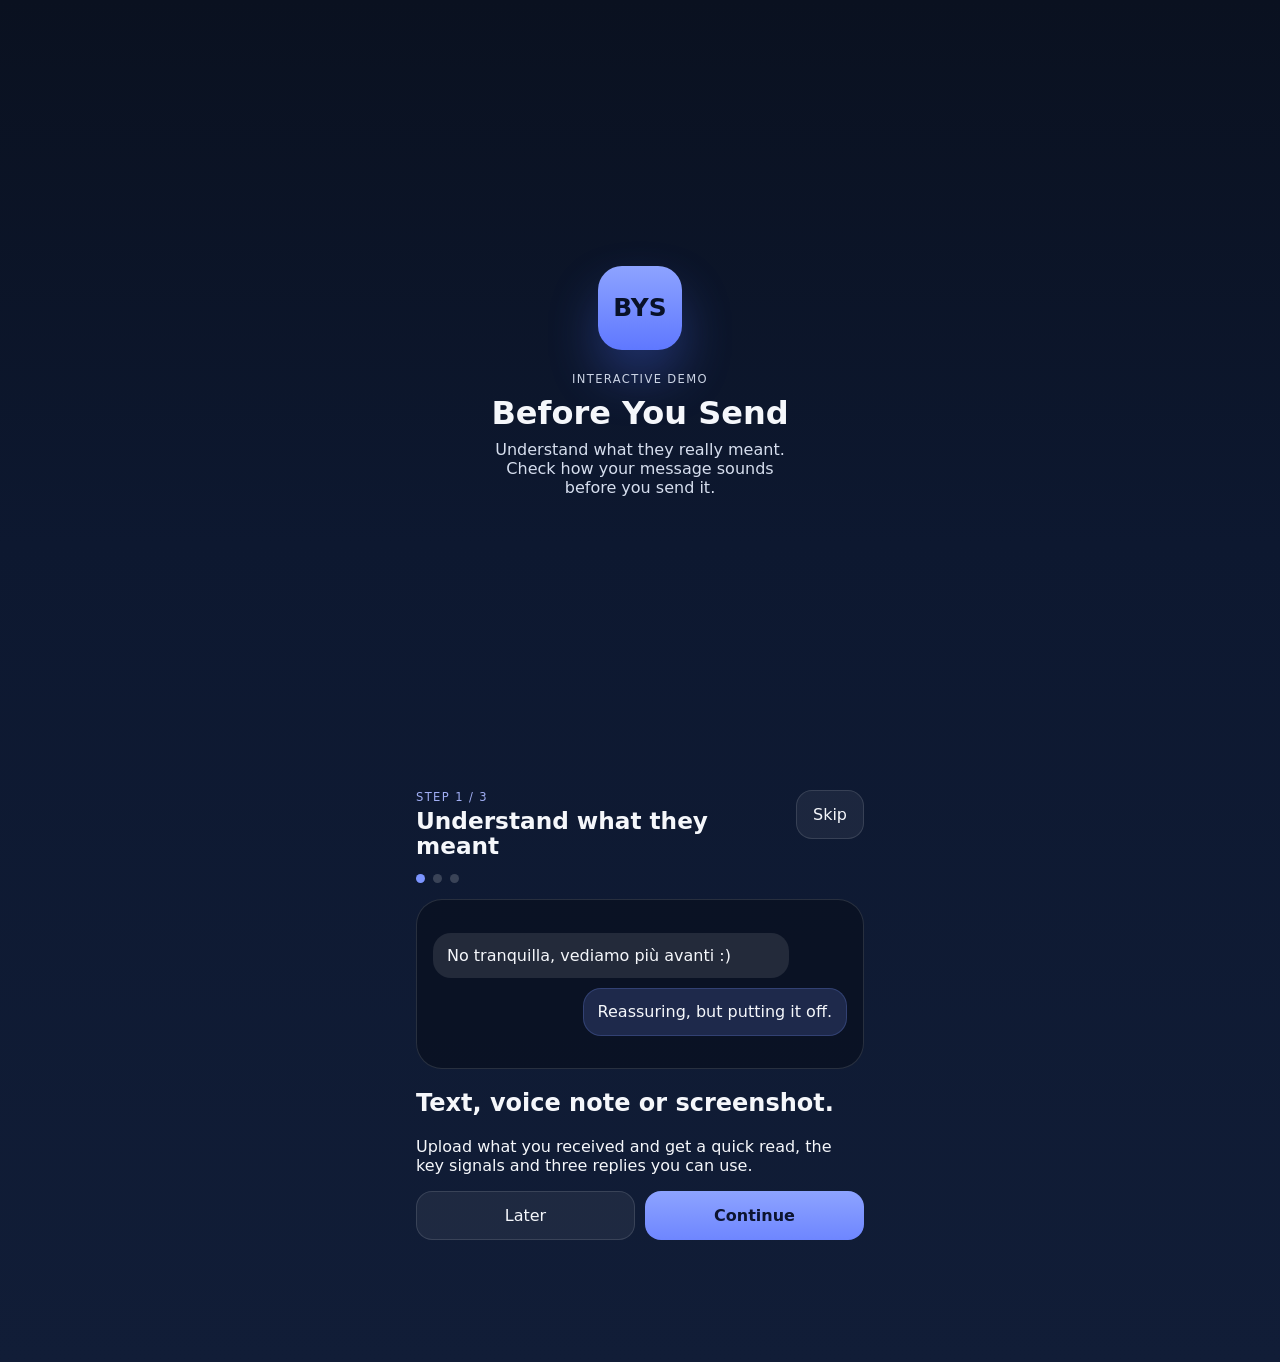
==== index.html @ f2157a7a "Add files via upload Initial V3 public deploy" ====
<!doctype html>
<html lang="it">
<head>
  <meta charset="utf-8">
  <meta name="viewport" content="width=device-width, initial-scale=1, viewport-fit=cover">
  <title>Before You Send — Demo interattiva</title>
  <meta name="theme-color" content="#0b1220">
  <link rel="manifest" href="manifest.webmanifest">
  <link rel="apple-touch-icon" href="assets/icon-192.png">
  <link rel="stylesheet" href="styles.css">
</head>
<body>
<div id="app">
  <section id="screen-splash" class="screen splash active">
    <div class="logo">BYS</div>
    <div class="center">
      <p class="eyebrow" data-i18n="splash.eyebrow">DEMO INTERATTIVA</p>
      <h1 data-i18n="app.name">Before You Send</h1>
      <p data-i18n="app.tagline">Capisci cosa voleva dire davvero. Controlla come suona il tuo messaggio prima di inviarlo.</p>
    </div>
  </section>

  <section id="screen-onboarding-1" class="screen onboarding-slide">
    <div class="topbar">
      <div class="brand">
        <p class="eyebrow" data-i18n="onb.step" data-i18n-vars='{"n":"1"}'>PASSO 1 / 3</p>
        <h1 data-i18n="onb1.title">Capisci cosa hai ricevuto</h1>
      </div>
      <button class="ghost" data-skip-onboarding data-i18n="onb.skip">Salta</button>
    </div>
    <div class="progress"><div class="dot on"></div><div class="dot"></div><div class="dot"></div></div>
    <div class="phone-preview">
      <div class="bubble in">No tranquilla, vediamo più avanti :)</div>
      <div class="bubble ai" data-i18n="onb1.preview.ai">Non sembra confuso. Sembra tiepido.</div>
    </div>
    <h2 data-i18n="onb1.h2">Testo, vocale o screenshot.</h2>
    <p data-i18n="onb1.p">Carichi quello che hai ricevuto e ottieni una lettura veloce, i segnali chiave e tre risposte che puoi usare.</p>
    <div class="bottom-actions">
      <button class="ghost" data-skip-onboarding data-i18n="onb.later">Più tardi</button>
      <button class="primary" data-next-onboarding="2" data-i18n="onb.continue">Continua</button>
    </div>
  </section>

  <section id="screen-onboarding-2" class="screen onboarding-slide">
    <div class="topbar">
      <div class="brand">
        <p class="eyebrow" data-i18n="onb.step" data-i18n-vars='{"n":"2"}'>PASSO 2 / 3</p>
        <h1 data-i18n="onb2.title">Controlla come suona</h1>
      </div>
      <button class="ghost" data-skip-onboarding data-i18n="onb.skip">Salta</button>
    </div>
    <div class="progress"><div class="dot on"></div><div class="dot on"></div><div class="dot"></div></div>
    <div class="phone-preview">
      <div class="bubble in">Ok allora fammi sapere tu perché non capisco mai cosa vuoi</div>
      <div class="bubble ai" data-i18n="onb2.preview.ai">42/100 — suona più frustrato che lucido</div>
    </div>
    <h2 data-i18n="onb2.h2">Controlli il tono prima di inviare.</h2>
    <p data-i18n="onb2.p">Vedi punteggio, punto critico e quattro versioni migliori del messaggio: più chiara, più calda, più ferma o più breve.</p>
    <div class="bottom-actions">
      <button class="ghost" data-prev-onboarding="1" data-i18n="onb.back">Indietro</button>
      <button class="primary" data-next-onboarding="3" data-i18n="onb.continue">Continua</button>
    </div>
  </section>

  <section id="screen-onboarding-3" class="screen onboarding-slide">
    <div class="topbar">
      <div class="brand">
        <p class="eyebrow" data-i18n="onb.step" data-i18n-vars='{"n":"3"}'>PASSO 3 / 3</p>
        <h1 data-i18n="onb3.title">Provata sul telefono</h1>
      </div>
      <button class="ghost" data-skip-onboarding data-i18n="onb.skip">Salta</button>
    </div>
    <div class="progress"><div class="dot on"></div><div class="dot on"></div><div class="dot on"></div></div>
    <div class="card notice" data-i18n="onb3.notice">Questa demo usa AI vera dal server locale sul tuo computer. La chiave resta lato server e non passa mai dal browser.</div>
    <h2 data-i18n="onb3.h2">Aprila sul telefono come se fosse una vera app.</h2>
    <p data-i18n="onb3.p">Aprila dal telefono sulla stessa Wi‑Fi, poi fai “Aggiungi alla schermata Home”.</p>
    <div class="bottom-actions">
      <button class="ghost" data-prev-onboarding="2" data-i18n="onb.back">Indietro</button>
      <button class="primary" id="finishOnboarding" data-i18n="onb.enter">Entra</button>
    </div>
  </section>

  <section id="screen-home" class="screen">
    <div class="topbar">
      <div class="brand">
        <p class="eyebrow" data-i18n="home.eyebrow">PROTOTIPO PRIVATO</p>
        <h1 data-i18n="app.name">Before You Send</h1>
      </div>
      <button class="ghost small" id="resetAllBtn" data-i18n="home.reset">Reset</button>
    </div>

    <div id="installBanner" class="card install-banner hidden">
      <div>
        <strong data-i18n="home.install.title">Installala sul telefono</strong>
        <p class="caption" data-i18n="home.install.p">Aggiungila alla Home per provarla come una vera app.</p>
      </div>
      <button class="primary small" id="installBtn" data-i18n="home.install.cta">Installa</button>
    </div>

    <section class="hero card stack-sm">
      <div class="between lang-row">
        <h2 data-i18n="home.hero.h2">Capisci cosa voleva dire davvero. Controlla come suona il tuo messaggio prima di inviarlo.</h2>
        <div class="lang-picker compact">
          <label for="langSelectHome" class="visually-hidden" data-i18n="lang.label">Lingua</label>
          <select id="langSelectHome">
            <option value="it">Italiano</option>
            <option value="en">English</option>
            <option value="es">Español</option>
          </select>
        </div>
      </div>
      <p data-i18n="home.hero.p">Prova messaggi, vocali e screenshot direttamente dal telefono. Risponde in pochi secondi.</p>
      <div id="apiStatusBadge" class="badge waiting" data-health-badge>Controllo in corso…</div>
      <div id="apiStatusDetail" class="caption muted" data-health-detail>Verifica della connessione AI…</div>
      <div class="actions" style="margin-top:8px;">
        <button class="ghost small" id="refreshApiHealth" data-i18n="home.health.refresh">Controlla connessione</button>
        <button class="ghost small" id="runQuickDemo" data-i18n="home.quickdemo">Prova subito</button>
      </div>
    </section>

    <section class="grid-2">
      <div class="stat">
        <div class="num" id="statAnalyses">0</div>
        <div class="lbl" data-i18n="home.stat.analyses">Analisi salvate</div>
      </div>
      <div class="stat">
        <div class="num" id="statLastMode">—</div>
        <div class="lbl" data-i18n="home.stat.lastmode">Ultima modalità</div>
      </div>
    </section>

    <section class="stack">
      <button class="feature card" data-open="screen-decode">
        <div><h3 data-i18n="home.card.decode.title">Capisci cosa voleva dire</h3><p data-i18n="home.card.decode.p">Messaggi, vocali e screenshot</p></div><span class="chev">→</span>
      </button>
      <button class="feature card" data-open="screen-send">
        <div><h3 data-i18n="home.card.send.title">Controlla come suona</h3><p data-i18n="home.card.send.p">Valuta il tono del messaggio prima di inviarlo</p></div><span class="chev">→</span>
      </button>
    </section>

    <section class="card stack-sm">
      <strong data-i18n="home.fast.title">Il modo più veloce per provarla</strong>
      <p class="small muted" data-i18n="home.fast.p">1. Prova un messaggio ricevuto. 2. Controlla un messaggio da inviare. 3. Scarica la share card dal telefono.</p>
    </section>
  </section>

  <section id="screen-decode" class="screen">
    <div class="subnav">
      <button class="back" data-back="screen-home">←</button>
      <div>
        <p class="eyebrow" data-i18n="decode.eyebrow">COSA HAI RICEVUTO</p>
        <h1 data-i18n="decode.title">Capisci cosa voleva dire</h1>
      </div>
    </div>

    <section class="card stack-sm">
      <div class="tabbar">
        <button class="tab active" data-decode-mode="text" data-i18n="decode.tab.text">Testo</button>
        <button class="tab" data-decode-mode="voice" data-i18n="decode.tab.voice">Vocale</button>
        <button class="tab" data-decode-mode="image" data-i18n="decode.tab.image">Screenshot</button>
      </div>

      <div id="decode-mode-text" class="stack-sm">
        <p class="muted" data-i18n="decode.text.help">Incolla un messaggio o la trascrizione di un vocale.</p>
        <textarea id="decodeTextInput" data-i18n-placeholder="decode.text.placeholder" placeholder="Incolla qui un messaggio o la trascrizione di un vocale" spellcheck="false" autocorrect="off" autocapitalize="sentences"></textarea>
        <div class="actions">
          <button class="ghost" id="decodeTextSample" data-i18n="decode.sample">Prova esempio</button>
          <button class="primary" id="decodeTextAnalyze" data-i18n="decode.analyze">Analizza</button>
        </div>
      </div>

      <div id="decode-mode-voice" class="stack-sm hidden">
        <p class="muted" data-i18n="decode.voice.help">Puoi caricare un file audio oppure incollare direttamente una trascrizione.</p>
        <div class="file-row">
          <button class="ghost" id="useDemoVoice" data-i18n="decode.voice.sample">Prova vocale demo</button>
          <input type="file" id="voiceUpload" accept="audio/*">
        </div>
        <audio id="voicePlayer" controls class="hidden"></audio>
        <textarea id="voiceTranscript" data-i18n-placeholder="decode.voice.placeholder" placeholder="Se vuoi, incolla qui la trascrizione del vocale." spellcheck="false" autocorrect="off" autocapitalize="sentences"></textarea>
        <div class="actions">
          <button class="primary" id="decodeVoiceAnalyze" data-i18n="decode.voice.analyze">Analizza il vocale</button>
        </div>
      </div>

      <div id="decode-mode-image" class="stack-sm hidden">
        <p class="muted" data-i18n="decode.image.help">Carica uno screenshot della chat. In alternativa, incolla il testo già estratto.</p>
        <div class="file-row">
          <button class="ghost" id="useDemoScreenshot" data-i18n="decode.image.sample">Prova screenshot demo</button>
          <input type="file" id="imageUpload" accept="image/*">
        </div>
        <img id="imagePreview" src="assets/chat_demo_final.png" alt="Preview screenshot" class="preview-img hidden">
        <textarea id="imageExtractedText" data-i18n-placeholder="decode.image.placeholder" placeholder="Se preferisci, incolla qui il testo estratto dallo screenshot." spellcheck="false" autocorrect="off" autocapitalize="sentences"></textarea>
        <div class="actions">
          <button class="primary" id="decodeImageAnalyze" data-i18n="decode.image.analyze">Analizza lo screenshot</button>
        </div>
      </div>
    </section>

    <section id="decodeResult" class="stack hidden"></section>
  </section>

  <section id="screen-send" class="screen">
    <div class="subnav">
      <button class="back" data-back="screen-home">←</button>
      <div>
        <p class="eyebrow" data-i18n="send.eyebrow">PRIMA DI INVIARE</p>
        <h1 data-i18n="send.title">Controlla come suona</h1>
      </div>
    </div>

    <section class="card stack-sm">
      <div class="pill" data-i18n="send.context">Dopo che ha rimandato</div>
      <textarea id="sendInput" data-i18n-placeholder="send.placeholder" placeholder="Incolla qui il messaggio che stai per inviare" spellcheck="false" autocorrect="off" autocapitalize="sentences"></textarea>
      <div class="actions">
        <button class="ghost" id="sendSample" data-i18n="send.sample">Prova esempio</button>
        <button class="primary" id="sendAnalyze" data-i18n="send.analyze">Controlla il tono</button>
      </div>
    </section>

    <section id="sendResult" class="stack hidden"></section>
  </section>

  <section id="screen-history" class="screen">
    <div class="topbar">
      <div class="brand">
        <p class="eyebrow" data-i18n="history.eyebrow">CRONOLOGIA</p>
        <h1 data-i18n="history.title">Cronologia</h1>
      </div>
      <button class="ghost small" id="clearHistoryBtn" data-i18n="history.clear">Pulisci</button>
    </div>
    <div id="historyList" class="list"></div>
  </section>

  <section id="screen-settings" class="screen">
    <div class="topbar">
      <div class="brand">
        <p class="eyebrow" data-i18n="settings.eyebrow">IMPOSTAZIONI</p>
        <h1 data-i18n="settings.title">Impostazioni</h1>
      </div>
    </div>

    <section class="card stack-sm">
      <div class="switch">
        <div>
          <strong data-i18n="settings.blur.title">Offusca i nomi</strong>
          <p class="caption" data-i18n="settings.blur.p">La share card tiene i nomi offuscati.</p>
        </div>
        <button class="toggle on" id="toggleBlur" aria-label="Toggle blur"></button>
      </div>
      <div class="switch">
        <div>
          <strong data-i18n="settings.onboarding.title">Rivedi onboarding</strong>
          <p class="caption" data-i18n="settings.onboarding.p">Riapri il flusso introduttivo.</p>
        </div>
        <button class="ghost" id="rerunOnboarding" data-i18n="settings.open">Apri</button>
      </div>
      <div class="switch">
        <div>
          <strong data-i18n="settings.reset.title">Reset totale</strong>
          <p class="caption" data-i18n="settings.reset.p">Cronologia, risultati e impostazioni locali.</p>
        </div>
        <button class="danger" id="hardResetBtn" data-i18n="settings.reset">Reset</button>
      </div>
      <div class="switch">
        <div>
          <strong data-i18n="lang.label">Lingua</strong>
          <p class="caption">IT / EN / ES</p>
        </div>
        <div class="lang-picker">
          <select id="langSelectSettings">
            <option value="it">Italiano</option>
            <option value="en">English</option>
            <option value="es">Español</option>
          </select>
        </div>
      </div>
    </section>

    <section class="card stack-sm">
      <strong data-i18n="settings.about.title">Come funziona</strong>
      <p class="muted" data-i18n="settings.about.p">La usi dal telefono come una mini app. L’analisi arriva in pochi secondi.</p>
      <p class="caption muted" data-i18n="settings.about.p2">Se qualcosa non funziona, puoi controllare lo stato della connessione dalla Home.</p>
    </section>
  </section>

  <nav class="bottom-nav">
    <button class="nav-btn active" data-open="screen-home" data-i18n="nav.home">Home</button>
    <button class="nav-btn" data-open="screen-history" data-i18n="nav.history">Cronologia</button>
    <button class="nav-btn" data-open="screen-settings" data-i18n="nav.settings">Impostazioni</button>
  </nav>
</div>

<canvas id="shareCanvas" width="1080" height="1920" class="hidden"></canvas>
<script src="app.js"></script>
</body>
</html>
---- styles.css ----
:root {
  --bg: #0b1220;
  --bg-2: #10192b;
  --card: rgba(255,255,255,0.08);
  --card-2: rgba(255,255,255,0.06);
  --line: rgba(255,255,255,0.12);
  --text: #f5f7fb;
  --muted: #a8b3c8;
  --soft: #d6deee;
  --primary: #7c95ff;
  --primary-2: #a9b7ff;
  --danger: #ff6a6a;
  --success: #79dd9f;
  --warning: #ffd67c;
  --shadow: 0 16px 40px rgba(0,0,0,0.28);
  --radius: 22px;
  --radius-sm: 16px;
  --radius-xs: 12px;
  --maxw: 480px;
}

* { box-sizing: border-box; }
html, body {
  margin: 0;
  padding: 0;
  min-height: 100%;
  background: linear-gradient(180deg, #0a1120, #0d1830 40%, #111d37 100%);
  color: var(--text);
  font-family: Inter, ui-sans-serif, system-ui, -apple-system, BlinkMacSystemFont, "Segoe UI", sans-serif;
}
body {
  display: flex;
  justify-content: center;
}
img { max-width: 100%; display: block; }
button, input, textarea, audio {
  font: inherit;
}
button {
  border: 0;
  cursor: pointer;
  transition: transform .14s ease, opacity .14s ease, background .2s ease;
}
button:active { transform: scale(.98); }
textarea {
  width: 100%;
  min-height: 148px;
  resize: vertical;
  padding: 16px 18px;
  border-radius: var(--radius-sm);
  border: 1px solid var(--line);
  background: rgba(6, 10, 19, 0.55);
  color: var(--text);
  outline: none;
  line-height: 1.45;
}
textarea::placeholder { color: #8f9ab0; }
input[type="file"] {
  width: 100%;
  color: var(--muted);
}
hr.sep {
  width: 100%;
  height: 1px;
  border: 0;
  background: var(--line);
}
#app {
  width: 100%;
  max-width: var(--maxw);
  min-height: 100dvh;
  position: relative;
  padding: env(safe-area-inset-top) 16px calc(94px + env(safe-area-inset-bottom)) 16px;
}
.screen { display: none; padding: 10px 0 28px; }
.screen.active { display: block; }
.hidden { display: none !important; }
.stack { display: grid; gap: 14px; }
.stack-sm { display: grid; gap: 10px; }
.grid-2 { display: grid; grid-template-columns: 1fr 1fr; gap: 12px; }
.row { display: flex; gap: 8px; align-items: center; }
.between { display: flex; justify-content: space-between; align-items: center; gap: 12px; }
.topbar, .subnav {
  display: flex;
  align-items: flex-start;
  justify-content: space-between;
  gap: 14px;
  margin-bottom: 16px;
}
.brand h1, .subnav h1, .topbar h1 {
  margin: 4px 0 0;
  font-size: 1.45rem;
  line-height: 1.08;
}
.eyebrow {
  margin: 0;
  font-size: .72rem;
  letter-spacing: .12em;
  text-transform: uppercase;
  color: var(--primary-2);
  opacity: .95;
}
.center { text-align: center; }
.card {
  border: 1px solid var(--line);
  background: linear-gradient(180deg, rgba(255,255,255,0.09), rgba(255,255,255,0.06));
  box-shadow: var(--shadow);
  border-radius: var(--radius);
  padding: 16px;
  backdrop-filter: blur(14px);
}
.notice {
  border-color: rgba(124,149,255,0.28);
  background: linear-gradient(180deg, rgba(124,149,255,0.2), rgba(124,149,255,0.08));
}
.hero h2, .card h2, .card h3, .card strong {
  margin: 0;
}
.hero p { margin: 8px 0 12px; color: var(--soft); }
.badge, .pill, .chip {
  display: inline-flex;
  align-items: center;
  gap: 6px;
  border-radius: 999px;
  padding: 8px 12px;
  background: rgba(124,149,255,0.16);
  border: 1px solid rgba(124,149,255,0.22);
  color: var(--soft);
  font-size: .88rem;
}
.chip.warn {
  background: rgba(255,214,124,.12);
  border-color: rgba(255,214,124,.22);
  color: #ffe7b0;
}
.chip.ok {
  background: rgba(121,221,159,.12);
  border-color: rgba(121,221,159,.22);
  color: #dff7e8;
}
.small { font-size: .88rem; }
.caption { margin: 2px 0 0; color: var(--muted); font-size: .88rem; }
.muted { margin: 0; color: var(--muted); }
.primary, .ghost, .danger, .back, .tab, .nav-btn, .feature, .toggle {
  border-radius: 16px;
}
.primary {
  background: linear-gradient(180deg, #8da3ff, #6e86ff);
  color: #0c1430;
  font-weight: 700;
  padding: 14px 16px;
}
.primary.small { padding: 10px 14px; font-size: .92rem; }
.ghost {
  background: rgba(255,255,255,0.06);
  color: var(--text);
  border: 1px solid var(--line);
  padding: 14px 16px;
}
.ghost.small { padding: 10px 12px; font-size: .9rem; }
.danger {
  background: rgba(255,106,106,.14);
  color: #ffd9d9;
  border: 1px solid rgba(255,106,106,.24);
  padding: 12px 14px;
}
.back {
  width: 44px;
  height: 44px;
  background: rgba(255,255,255,0.06);
  color: var(--text);
  border: 1px solid var(--line);
  flex: 0 0 auto;
}
.actions, .bottom-actions, .file-row {
  display: grid;
  gap: 10px;
}
.actions, .bottom-actions { grid-template-columns: 1fr 1fr; }
.file-row { grid-template-columns: 1fr; }
.bottom-actions .primary { justify-self: stretch; }
.stat {
  border-radius: var(--radius-sm);
  background: var(--card-2);
  border: 1px solid var(--line);
  padding: 14px;
}
.num {
  font-weight: 800;
  font-size: 1.55rem;
}
.lbl { color: var(--muted); font-size: .9rem; margin-top: 4px; }
.feature {
  text-align: left;
  display: flex;
  justify-content: space-between;
  align-items: center;
  width: 100%;
  padding: 18px 16px;
  background: linear-gradient(180deg, rgba(255,255,255,0.09), rgba(255,255,255,0.04));
  color: var(--text);
  border: 1px solid var(--line);
}
.feature h3 { font-size: 1.05rem; margin-bottom: 4px; }
.feature p { margin: 0; color: var(--muted); }
.chev { font-size: 1.15rem; opacity: .8; }
.install-banner {
  display: flex;
  justify-content: space-between;
  align-items: center;
  gap: 16px;
}
.install-banner p { margin: 4px 0 0; }
.preview-img {
  border-radius: 18px;
  border: 1px solid var(--line);
  background: rgba(255,255,255,0.04);
}
.splash {
  min-height: calc(100dvh - 120px);
  display: flex !important;
  flex-direction: column;
  justify-content: center;
  align-items: center;
}
.logo {
  width: 84px;
  height: 84px;
  border-radius: 24px;
  background: linear-gradient(180deg, #8da3ff, #5f78ff);
  color: #081128;
  display: grid;
  place-items: center;
  font-weight: 900;
  font-size: 1.55rem;
  box-shadow: 0 26px 50px rgba(79, 111, 255, 0.3);
  margin-bottom: 22px;
}
.splash h1 { margin: 8px 0; font-size: 2rem; }
.splash p { margin: 0; color: var(--soft); max-width: 300px; }
.progress {
  display: flex;
  gap: 8px;
  margin: 8px 0 16px;
}
.dot {
  width: 9px;
  height: 9px;
  border-radius: 999px;
  background: rgba(255,255,255,.18);
}
.dot.on { background: var(--primary); }
.phone-preview {
  border-radius: 26px;
  background: rgba(6, 10, 18, 0.45);
  border: 1px solid var(--line);
  padding: 16px;
  min-height: 170px;
  display: flex;
  flex-direction: column;
  gap: 10px;
  justify-content: center;
  margin: 10px 0 18px;
}
.bubble {
  max-width: 86%;
  border-radius: 18px;
  padding: 12px 14px;
  line-height: 1.35;
}
.bubble.in { background: rgba(255,255,255,0.1); }
.bubble.ai {
  background: rgba(124,149,255,0.18);
  border: 1px solid rgba(124,149,255,0.22);
  align-self: flex-end;
}
.tabbar {
  display: grid;
  grid-template-columns: repeat(3, 1fr);
  background: rgba(255,255,255,.04);
  border-radius: 18px;
  border: 1px solid var(--line);
  padding: 4px;
}
.tab {
  color: var(--muted);
  background: transparent;
  padding: 11px 10px;
}
.tab.active {
  background: rgba(124,149,255,0.18);
  color: var(--text);
}
.result-header {
  display: grid;
  gap: 8px;
}
.result-title {
  font-size: 1.35rem;
  line-height: 1.15;
  margin: 0;
}
.metric-list, .chips, .reply-grid, .rewrite-tabs, .list {
  display: grid;
  gap: 10px;
}
.metric-list { gap: 12px; }
.metric-row {
  display: grid;
  gap: 6px;
}
.metric-row .label {
  display: flex;
  justify-content: space-between;
  color: var(--soft);
  font-size: .92rem;
}
.bar {
  width: 100%;
  height: 10px;
  border-radius: 999px;
  background: rgba(255,255,255,0.08);
  overflow: hidden;
}
.fill {
  height: 100%;
  background: linear-gradient(90deg, #7893ff, #9fb2ff);
  border-radius: inherit;
}
.chips {
  grid-template-columns: repeat(auto-fit, minmax(120px, 1fr));
}
.reply-grid { grid-template-columns: 1fr; }
.reply-card, .history-card, .score-shell {
  border-radius: 18px;
  border: 1px solid var(--line);
  background: rgba(255,255,255,0.05);
  padding: 14px;
}
.history-card h3, .reply-card h4 { margin: 0 0 6px; }
.history-card p, .reply-card p { margin: 0; color: var(--muted); }
.score-wrap {
  display: flex;
  gap: 14px;
  align-items: center;
}
.score-ring {
  width: 92px;
  height: 92px;
  border-radius: 999px;
  display: grid;
  place-items: center;
  background: radial-gradient(circle at center, rgba(12,20,48,0.86) 52%, transparent 53%), conic-gradient(#93a7ff var(--deg), rgba(255,255,255,0.1) 0);
  border: 1px solid rgba(255,255,255,.12);
  flex: 0 0 auto;
}
.score-ring .score-num {
  font-size: 1.6rem;
  font-weight: 800;
}
.score-ring .score-lbl {
  font-size: .76rem;
  color: var(--muted);
}
.issue-card {
  border-radius: 18px;
  padding: 14px;
  background: rgba(255,255,255,.05);
  border: 1px solid var(--line);
}
.rewrite-tabs {
  grid-template-columns: repeat(4, 1fr);
  background: rgba(255,255,255,.04);
  padding: 4px;
  border-radius: 18px;
  border: 1px solid var(--line);
}
.rewrite-tab {
  background: transparent;
  color: var(--muted);
  padding: 10px 8px;
  border-radius: 14px;
}
.rewrite-tab.active {
  background: rgba(124,149,255,0.18);
  color: var(--text);
}
.output-box {
  border-radius: 18px;
  padding: 14px;
  background: rgba(6,10,19,0.55);
  border: 1px solid var(--line);
  line-height: 1.5;
}
.switch {
  display: flex;
  justify-content: space-between;
  gap: 12px;
  align-items: center;
}
.toggle {
  width: 58px;
  height: 34px;
  position: relative;
  background: rgba(255,255,255,.1);
  border: 1px solid var(--line);
}
.toggle::after {
  content: "";
  position: absolute;
  width: 24px;
  height: 24px;
  border-radius: 999px;
  background: white;
  top: 4px;
  left: 4px;
  transition: left .18s ease;
}
.toggle.on { background: rgba(124,149,255,.35); }
.toggle.on::after { left: 28px; }
.bottom-nav {
  position: fixed;
  bottom: 0;
  left: 50%;
  transform: translateX(-50%);
  width: min(var(--maxw), 100%);
  display: grid;
  grid-template-columns: repeat(3, 1fr);
  gap: 10px;
  padding: 12px 16px calc(12px + env(safe-area-inset-bottom));
  background: linear-gradient(180deg, rgba(11,18,32,0), rgba(11,18,32,.92) 32%);
  backdrop-filter: blur(8px);
}
.nav-btn {
  padding: 13px 10px;
  background: rgba(255,255,255,.06);
  color: var(--muted);
  border: 1px solid var(--line);
}
.nav-btn.active {
  background: rgba(124,149,255,0.18);
  color: var(--text);
}
.list { gap: 12px; }
.history-card .meta {
  font-size: .82rem;
  color: var(--muted);
  margin-bottom: 8px;
}
.empty-state {
  text-align: center;
  color: var(--muted);
  padding: 18px;
}
.preview-share {
  aspect-ratio: 9/16;
  border-radius: 22px;
  border: 1px solid var(--line);
  background: radial-gradient(circle at top, rgba(124,149,255,.22), rgba(11,18,32,.98) 60%);
  padding: 18px;
  display: grid;
  align-content: space-between;
}
.share-title { font-size: 1.6rem; font-weight: 800; line-height: 1.05; }
.share-footer { display: flex; justify-content: space-between; align-items: flex-end; }
.download-row { display: grid; grid-template-columns: 1fr 1fr; gap: 10px; }
@media (max-width: 380px) {
  #app { padding-left: 12px; padding-right: 12px; }
  .actions, .bottom-actions, .download-row { grid-template-columns: 1fr; }
  .grid-2, .chips, .rewrite-tabs { grid-template-columns: 1fr; }
}

.badge.waiting { background: rgba(255,214,124,.12); border-color: rgba(255,214,124,.25); color: #ffe7b0; }
.badge.success { background: rgba(121,221,159,.12); border-color: rgba(121,221,159,.25); color: #dff7e8; }
.badge.warn { background: rgba(255,214,124,.12); border-color: rgba(255,214,124,.25); color: #ffe7b0; }
.badge.danger { background: rgba(255,106,106,.14); border-color: rgba(255,106,106,.24); color: #ffd9d9; }
.loading-card, .error-card { display:grid; place-items:center; text-align:center; min-height:140px; }
.spinner {
  width: 28px;
  height: 28px;
  border-radius: 999px;
  border: 3px solid rgba(255,255,255,.14);
  border-top-color: var(--primary);
  animation: spin 1s linear infinite;
  margin-bottom: 8px;
}
@keyframes spin { to { transform: rotate(360deg);} }

.lang-picker select{background:rgba(255,255,255,0.08);color:var(--text);border:1px solid var(--line);border-radius:12px;padding:10px 12px;min-width:120px;}
.lang-row{align-items:flex-start;gap:12px;}
.visually-hidden{position:absolute;left:-9999px;}
.result-kicker{display:block;font-size:.72rem;letter-spacing:.08em;text-transform:uppercase;color:var(--primary-2);margin-bottom:6px;}
.result-block{display:grid;gap:6px;}
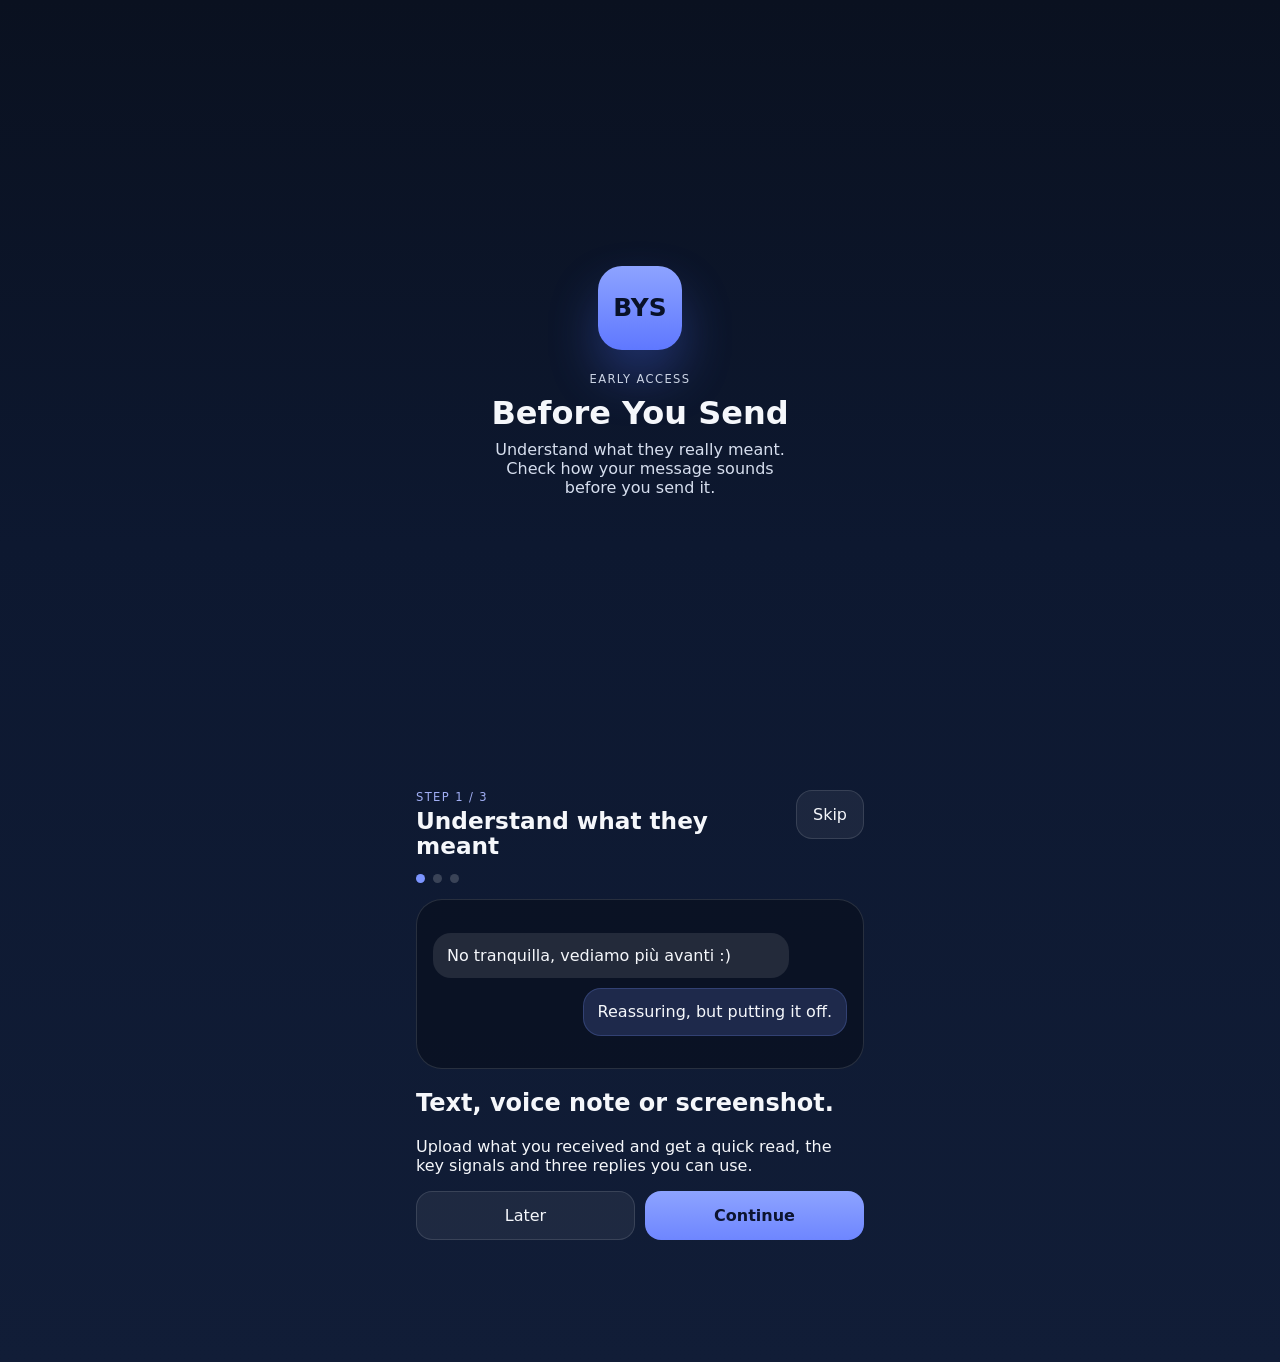
==== commit 422be0f0: "Complete public deploy package Complete public deploy package" ====
--- a/index.html
+++ b/index.html
@@ -3,7 +3,7 @@
 <head>
   <meta charset="utf-8">
   <meta name="viewport" content="width=device-width, initial-scale=1, viewport-fit=cover">
-  <title>Before You Send — Demo interattiva</title>
+  <title>Before You Send</title>
   <meta name="theme-color" content="#0b1220">
   <link rel="manifest" href="manifest.webmanifest">
   <link rel="apple-touch-icon" href="assets/icon-192.png">
@@ -14,7 +14,7 @@
   <section id="screen-splash" class="screen splash active">
     <div class="logo">BYS</div>
     <div class="center">
-      <p class="eyebrow" data-i18n="splash.eyebrow">DEMO INTERATTIVA</p>
+      <p class="eyebrow" data-i18n="splash.eyebrow">ACCESSO ANTICIPATO</p>
       <h1 data-i18n="app.name">Before You Send</h1>
       <p data-i18n="app.tagline">Capisci cosa voleva dire davvero. Controlla come suona il tuo messaggio prima di inviarlo.</p>
     </div>
@@ -71,9 +71,9 @@
       <button class="ghost" data-skip-onboarding data-i18n="onb.skip">Salta</button>
     </div>
     <div class="progress"><div class="dot on"></div><div class="dot on"></div><div class="dot on"></div></div>
-    <div class="card notice" data-i18n="onb3.notice">Questa demo usa AI vera dal server locale sul tuo computer. La chiave resta lato server e non passa mai dal browser.</div>
-    <h2 data-i18n="onb3.h2">Aprila sul telefono come se fosse una vera app.</h2>
-    <p data-i18n="onb3.p">Aprila dal telefono sulla stessa Wi‑Fi, poi fai “Aggiungi alla schermata Home”.</p>
+    <div class="card notice" data-i18n="onb3.notice">Questa versione usa AI vera. L’elaborazione avviene in modo sicuro lato server.</div>
+    <h2 data-i18n="onb3.h2">Aprila sul telefono come una vera app.</h2>
+    <p data-i18n="onb3.p">Aggiungila alla Home per tenerla sempre a portata di mano.</p>
     <div class="bottom-actions">
       <button class="ghost" data-prev-onboarding="2" data-i18n="onb.back">Indietro</button>
       <button class="primary" id="finishOnboarding" data-i18n="onb.enter">Entra</button>
@@ -83,7 +83,7 @@
   <section id="screen-home" class="screen">
     <div class="topbar">
       <div class="brand">
-        <p class="eyebrow" data-i18n="home.eyebrow">PROTOTIPO PRIVATO</p>
+        <p class="eyebrow" data-i18n="home.eyebrow">ACCESSO ANTICIPATO</p>
         <h1 data-i18n="app.name">Before You Send</h1>
       </div>
       <button class="ghost small" id="resetAllBtn" data-i18n="home.reset">Reset</button>
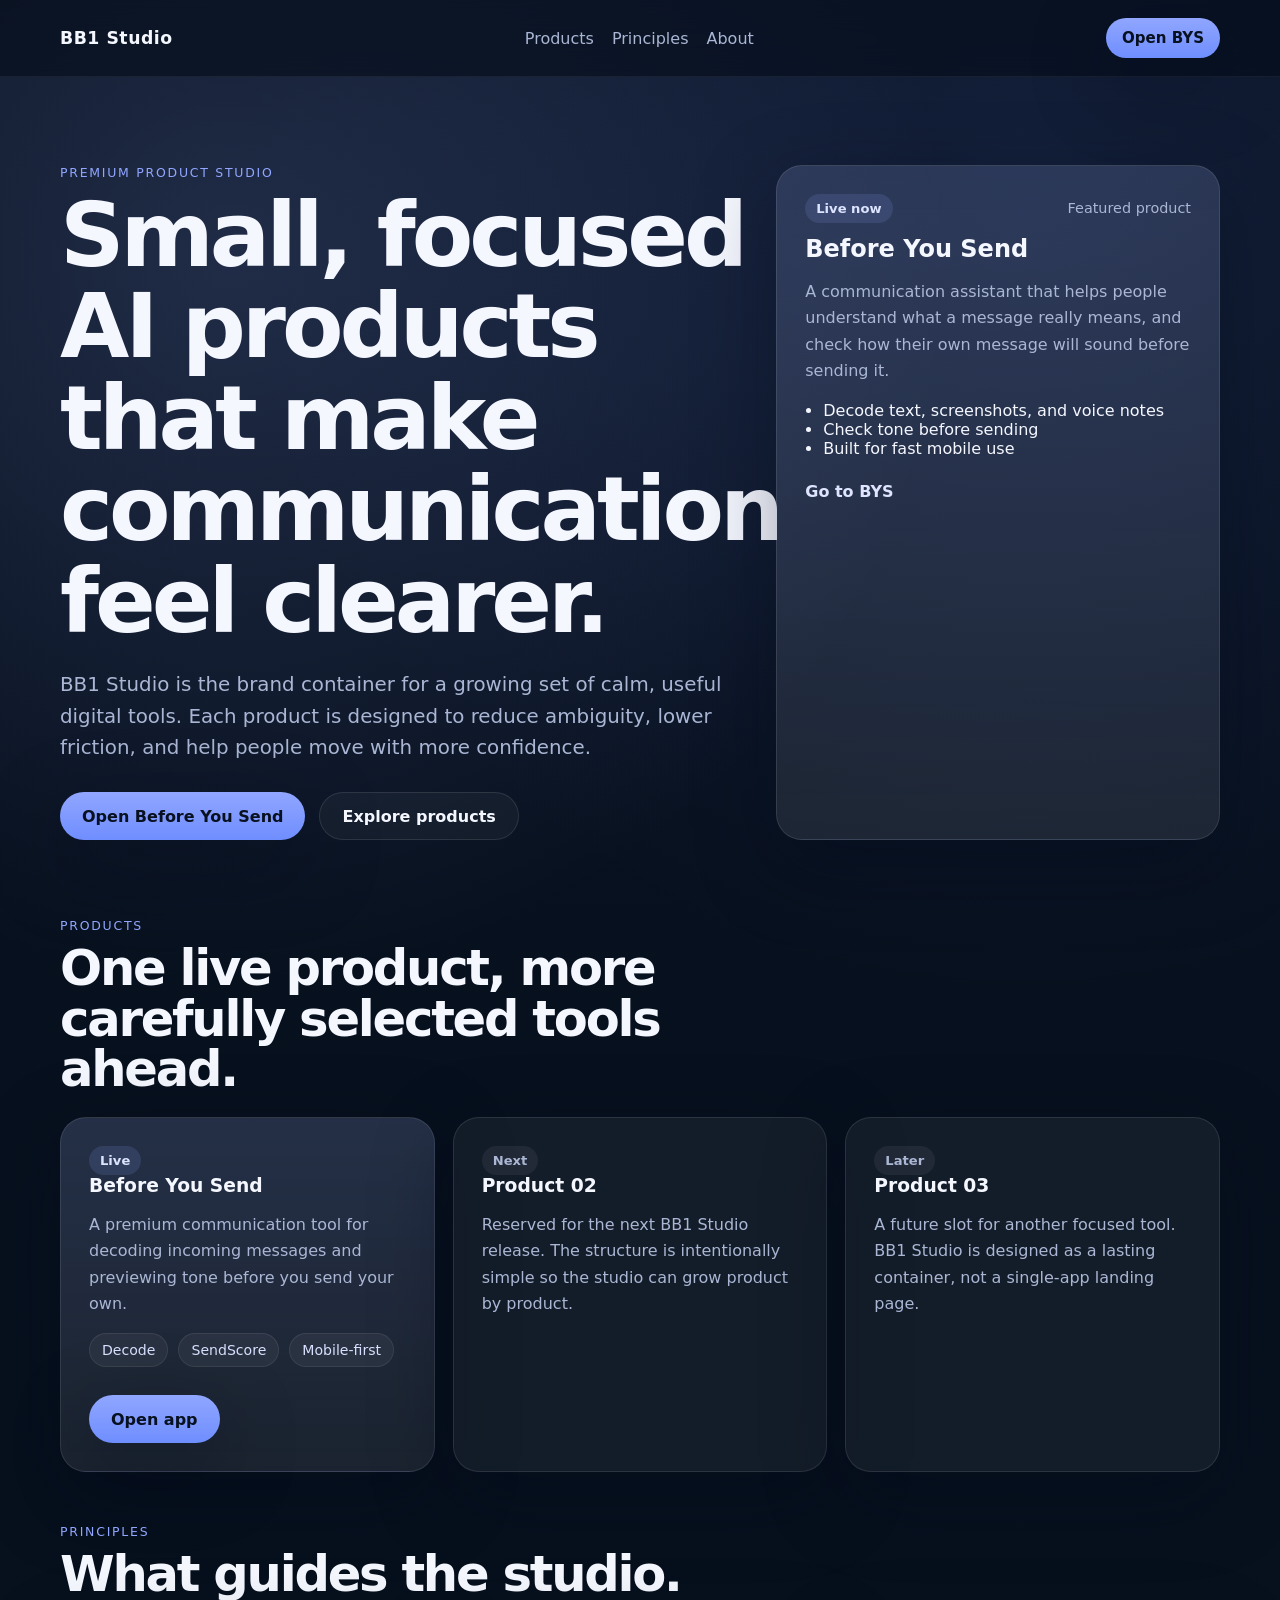
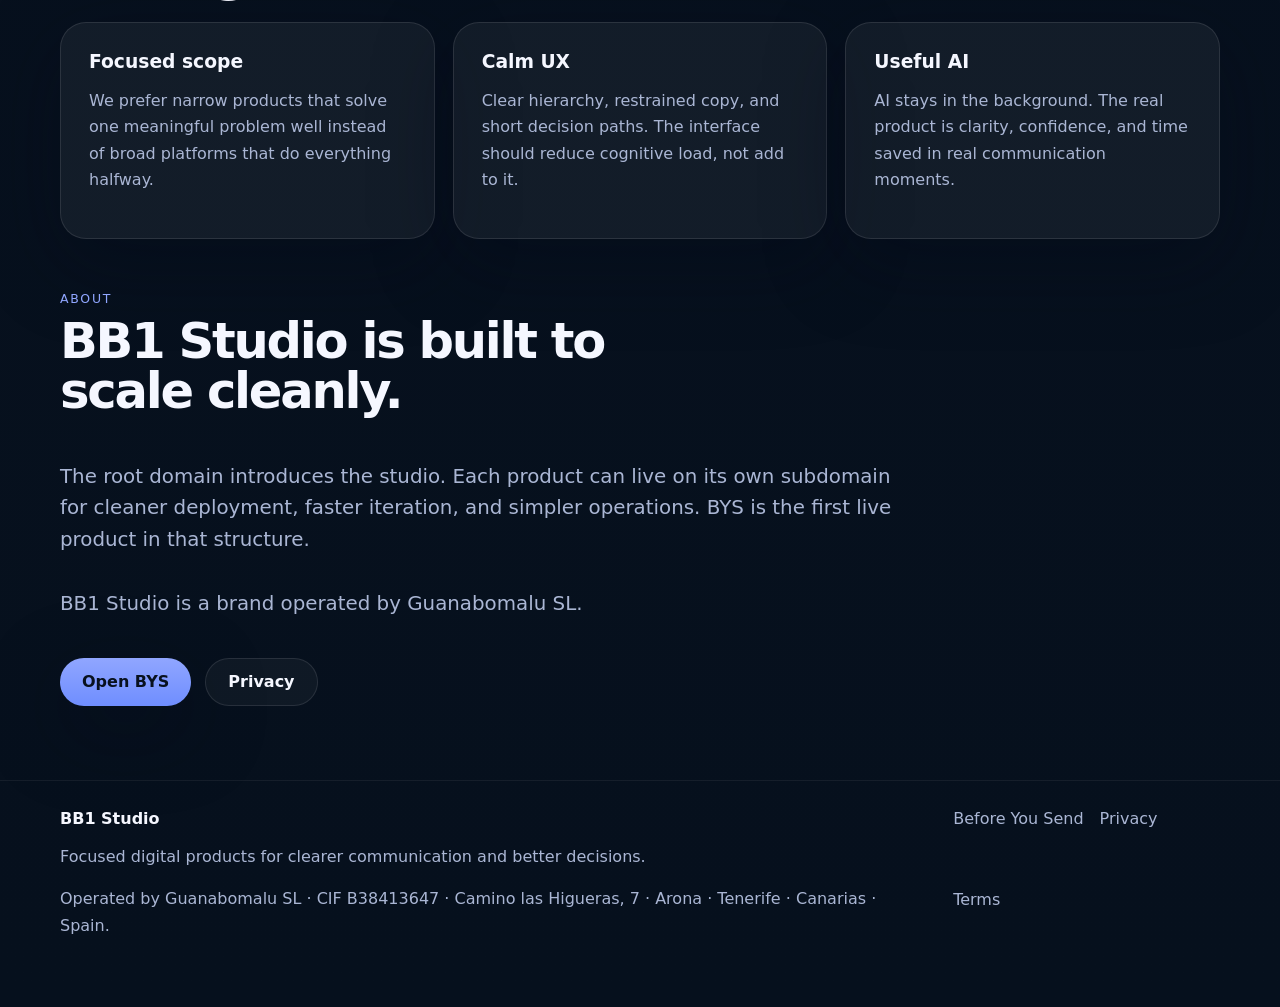
==== commit 890cbf93: "bb1studio_site_master_v1" ====
--- a/index.html
+++ b/index.html
@@ -1,296 +1,164 @@
 <!doctype html>
-<html lang="it">
+<html lang="en">
 <head>
-  <meta charset="utf-8">
-  <meta name="viewport" content="width=device-width, initial-scale=1, viewport-fit=cover">
-  <title>Before You Send</title>
-  <meta name="theme-color" content="#0b1220">
-  <link rel="manifest" href="manifest.webmanifest">
-  <link rel="apple-touch-icon" href="assets/icon-192.png">
-  <link rel="stylesheet" href="styles.css">
+  <meta charset="utf-8" />
+  <meta name="viewport" content="width=device-width, initial-scale=1" />
+  <title>BB1 Studio — Focused AI products for clearer communication</title>
+  <meta name="description" content="BB1 Studio builds focused digital products that make communication clearer and decisions easier." />
+  <meta name="theme-color" content="#08111f" />
+  <meta property="og:title" content="BB1 Studio" />
+  <meta property="og:description" content="Focused digital products that make communication clearer and decisions easier." />
+  <meta property="og:type" content="website" />
+  <meta property="og:url" content="https://bb1studio.com/" />
+  <link rel="canonical" href="https://bb1studio.com/" />
+  <link rel="stylesheet" href="styles.css" />
 </head>
 <body>
-<div id="app">
-  <section id="screen-splash" class="screen splash active">
-    <div class="logo">BYS</div>
-    <div class="center">
-      <p class="eyebrow" data-i18n="splash.eyebrow">ACCESSO ANTICIPATO</p>
-      <h1 data-i18n="app.name">Before You Send</h1>
-      <p data-i18n="app.tagline">Capisci cosa voleva dire davvero. Controlla come suona il tuo messaggio prima di inviarlo.</p>
+  <header class="site-header">
+    <div class="wrap nav">
+      <a class="brand" href="#top" aria-label="BB1 Studio home">BB1 Studio</a>
+      <nav class="site-nav" aria-label="Primary">
+        <a href="#products">Products</a>
+        <a href="#principles">Principles</a>
+        <a href="#about">About</a>
+      </nav>
+      <a class="btn btn-small" href="/bys">Open BYS</a>
     </div>
-  </section>
+  </header>
 
-  <section id="screen-onboarding-1" class="screen onboarding-slide">
-    <div class="topbar">
-      <div class="brand">
-        <p class="eyebrow" data-i18n="onb.step" data-i18n-vars='{"n":"1"}'>PASSO 1 / 3</p>
-        <h1 data-i18n="onb1.title">Capisci cosa hai ricevuto</h1>
-      </div>
-      <button class="ghost" data-skip-onboarding data-i18n="onb.skip">Salta</button>
-    </div>
-    <div class="progress"><div class="dot on"></div><div class="dot"></div><div class="dot"></div></div>
-    <div class="phone-preview">
-      <div class="bubble in">No tranquilla, vediamo più avanti :)</div>
-      <div class="bubble ai" data-i18n="onb1.preview.ai">Non sembra confuso. Sembra tiepido.</div>
-    </div>
-    <h2 data-i18n="onb1.h2">Testo, vocale o screenshot.</h2>
-    <p data-i18n="onb1.p">Carichi quello che hai ricevuto e ottieni una lettura veloce, i segnali chiave e tre risposte che puoi usare.</p>
-    <div class="bottom-actions">
-      <button class="ghost" data-skip-onboarding data-i18n="onb.later">Più tardi</button>
-      <button class="primary" data-next-onboarding="2" data-i18n="onb.continue">Continua</button>
-    </div>
-  </section>
-
-  <section id="screen-onboarding-2" class="screen onboarding-slide">
-    <div class="topbar">
-      <div class="brand">
-        <p class="eyebrow" data-i18n="onb.step" data-i18n-vars='{"n":"2"}'>PASSO 2 / 3</p>
-        <h1 data-i18n="onb2.title">Controlla come suona</h1>
-      </div>
-      <button class="ghost" data-skip-onboarding data-i18n="onb.skip">Salta</button>
-    </div>
-    <div class="progress"><div class="dot on"></div><div class="dot on"></div><div class="dot"></div></div>
-    <div class="phone-preview">
-      <div class="bubble in">Ok allora fammi sapere tu perché non capisco mai cosa vuoi</div>
-      <div class="bubble ai" data-i18n="onb2.preview.ai">42/100 — suona più frustrato che lucido</div>
-    </div>
-    <h2 data-i18n="onb2.h2">Controlli il tono prima di inviare.</h2>
-    <p data-i18n="onb2.p">Vedi punteggio, punto critico e quattro versioni migliori del messaggio: più chiara, più calda, più ferma o più breve.</p>
-    <div class="bottom-actions">
-      <button class="ghost" data-prev-onboarding="1" data-i18n="onb.back">Indietro</button>
-      <button class="primary" data-next-onboarding="3" data-i18n="onb.continue">Continua</button>
-    </div>
-  </section>
-
-  <section id="screen-onboarding-3" class="screen onboarding-slide">
-    <div class="topbar">
-      <div class="brand">
-        <p class="eyebrow" data-i18n="onb.step" data-i18n-vars='{"n":"3"}'>PASSO 3 / 3</p>
-        <h1 data-i18n="onb3.title">Provata sul telefono</h1>
-      </div>
-      <button class="ghost" data-skip-onboarding data-i18n="onb.skip">Salta</button>
-    </div>
-    <div class="progress"><div class="dot on"></div><div class="dot on"></div><div class="dot on"></div></div>
-    <div class="card notice" data-i18n="onb3.notice">Questa versione usa AI vera. L’elaborazione avviene in modo sicuro lato server.</div>
-    <h2 data-i18n="onb3.h2">Aprila sul telefono come una vera app.</h2>
-    <p data-i18n="onb3.p">Aggiungila alla Home per tenerla sempre a portata di mano.</p>
-    <div class="bottom-actions">
-      <button class="ghost" data-prev-onboarding="2" data-i18n="onb.back">Indietro</button>
-      <button class="primary" id="finishOnboarding" data-i18n="onb.enter">Entra</button>
-    </div>
-  </section>
-
-  <section id="screen-home" class="screen">
-    <div class="topbar">
-      <div class="brand">
-        <p class="eyebrow" data-i18n="home.eyebrow">ACCESSO ANTICIPATO</p>
-        <h1 data-i18n="app.name">Before You Send</h1>
-      </div>
-      <button class="ghost small" id="resetAllBtn" data-i18n="home.reset">Reset</button>
-    </div>
-
-    <div id="installBanner" class="card install-banner hidden">
-      <div>
-        <strong data-i18n="home.install.title">Installala sul telefono</strong>
-        <p class="caption" data-i18n="home.install.p">Aggiungila alla Home per provarla come una vera app.</p>
-      </div>
-      <button class="primary small" id="installBtn" data-i18n="home.install.cta">Installa</button>
-    </div>
-
-    <section class="hero card stack-sm">
-      <div class="between lang-row">
-        <h2 data-i18n="home.hero.h2">Capisci cosa voleva dire davvero. Controlla come suona il tuo messaggio prima di inviarlo.</h2>
-        <div class="lang-picker compact">
-          <label for="langSelectHome" class="visually-hidden" data-i18n="lang.label">Lingua</label>
-          <select id="langSelectHome">
-            <option value="it">Italiano</option>
-            <option value="en">English</option>
-            <option value="es">Español</option>
-          </select>
+  <main id="top">
+    <section class="hero wrap">
+      <div class="hero-copy">
+        <p class="eyebrow">Premium product studio</p>
+        <h1>Small, focused AI products that make communication feel clearer.</h1>
+        <p class="lead">
+          BB1 Studio is the brand container for a growing set of calm, useful digital tools.
+          Each product is designed to reduce ambiguity, lower friction, and help people move with more confidence.
+        </p>
+        <div class="hero-actions">
+          <a class="btn" href="/bys">Open Before You Send</a>
+          <a class="btn btn-secondary" href="#products">Explore products</a>
         </div>
       </div>
-      <p data-i18n="home.hero.p">Prova messaggi, vocali e screenshot direttamente dal telefono. Risponde in pochi secondi.</p>
-      <div id="apiStatusBadge" class="badge waiting" data-health-badge>Controllo in corso…</div>
-      <div id="apiStatusDetail" class="caption muted" data-health-detail>Verifica della connessione AI…</div>
-      <div class="actions" style="margin-top:8px;">
-        <button class="ghost small" id="refreshApiHealth" data-i18n="home.health.refresh">Controlla connessione</button>
-        <button class="ghost small" id="runQuickDemo" data-i18n="home.quickdemo">Prova subito</button>
+
+      <aside class="hero-panel" aria-label="Featured product">
+        <div class="hero-panel-top">
+          <span class="pill">Live now</span>
+          <p class="panel-label">Featured product</p>
+        </div>
+        <h2>Before You Send</h2>
+        <p>
+          A communication assistant that helps people understand what a message really means,
+          and check how their own message will sound before sending it.
+        </p>
+        <ul class="panel-list">
+          <li>Decode text, screenshots, and voice notes</li>
+          <li>Check tone before sending</li>
+          <li>Built for fast mobile use</li>
+        </ul>
+        <a class="text-link" href="/bys">Go to BYS</a>
+      </aside>
+    </section>
+
+    <section id="products" class="section wrap">
+      <div class="section-head">
+        <p class="eyebrow">Products</p>
+        <h2>One live product, more carefully selected tools ahead.</h2>
+      </div>
+
+      <div class="grid grid-3">
+        <article class="card card-featured">
+          <span class="pill">Live</span>
+          <h3>Before You Send</h3>
+          <p>
+            A premium communication tool for decoding incoming messages and previewing tone before you send your own.
+          </p>
+          <div class="meta-row">
+            <span>Decode</span>
+            <span>SendScore</span>
+            <span>Mobile-first</span>
+          </div>
+          <div class="card-actions">
+            <a class="btn" href="/bys">Open app</a>
+          </div>
+        </article>
+
+        <article class="card">
+          <span class="pill pill-muted">Next</span>
+          <h3>Product 02</h3>
+          <p>
+            Reserved for the next BB1 Studio release. The structure is intentionally simple so the studio can grow product by product.
+          </p>
+        </article>
+
+        <article class="card">
+          <span class="pill pill-muted">Later</span>
+          <h3>Product 03</h3>
+          <p>
+            A future slot for another focused tool. BB1 Studio is designed as a lasting container, not a single-app landing page.
+          </p>
+        </article>
       </div>
     </section>
 
-    <section class="grid-2">
-      <div class="stat">
-        <div class="num" id="statAnalyses">0</div>
-        <div class="lbl" data-i18n="home.stat.analyses">Analisi salvate</div>
+    <section id="principles" class="section wrap">
+      <div class="section-head">
+        <p class="eyebrow">Principles</p>
+        <h2>What guides the studio.</h2>
       </div>
-      <div class="stat">
-        <div class="num" id="statLastMode">—</div>
-        <div class="lbl" data-i18n="home.stat.lastmode">Ultima modalità</div>
+
+      <div class="grid grid-3">
+        <article class="card">
+          <h3>Focused scope</h3>
+          <p>We prefer narrow products that solve one meaningful problem well instead of broad platforms that do everything halfway.</p>
+        </article>
+
+        <article class="card">
+          <h3>Calm UX</h3>
+          <p>Clear hierarchy, restrained copy, and short decision paths. The interface should reduce cognitive load, not add to it.</p>
+        </article>
+
+        <article class="card">
+          <h3>Useful AI</h3>
+          <p>AI stays in the background. The real product is clarity, confidence, and time saved in real communication moments.</p>
+        </article>
       </div>
     </section>
 
-    <section class="stack">
-      <button class="feature card" data-open="screen-decode">
-        <div><h3 data-i18n="home.card.decode.title">Capisci cosa voleva dire</h3><p data-i18n="home.card.decode.p">Messaggi, vocali e screenshot</p></div><span class="chev">→</span>
-      </button>
-      <button class="feature card" data-open="screen-send">
-        <div><h3 data-i18n="home.card.send.title">Controlla come suona</h3><p data-i18n="home.card.send.p">Valuta il tono del messaggio prima di inviarlo</p></div><span class="chev">→</span>
-      </button>
-    </section>
-
-    <section class="card stack-sm">
-      <strong data-i18n="home.fast.title">Il modo più veloce per provarla</strong>
-      <p class="small muted" data-i18n="home.fast.p">1. Prova un messaggio ricevuto. 2. Controlla un messaggio da inviare. 3. Scarica la share card dal telefono.</p>
-    </section>
-  </section>
-
-  <section id="screen-decode" class="screen">
-    <div class="subnav">
-      <button class="back" data-back="screen-home">←</button>
-      <div>
-        <p class="eyebrow" data-i18n="decode.eyebrow">COSA HAI RICEVUTO</p>
-        <h1 data-i18n="decode.title">Capisci cosa voleva dire</h1>
+    <section id="about" class="section wrap section-about">
+      <div class="section-head">
+        <p class="eyebrow">About</p>
+        <h2>BB1 Studio is built to scale cleanly.</h2>
       </div>
-    </div>
-
-    <section class="card stack-sm">
-      <div class="tabbar">
-        <button class="tab active" data-decode-mode="text" data-i18n="decode.tab.text">Testo</button>
-        <button class="tab" data-decode-mode="voice" data-i18n="decode.tab.voice">Vocale</button>
-        <button class="tab" data-decode-mode="image" data-i18n="decode.tab.image">Screenshot</button>
-      </div>
-
-      <div id="decode-mode-text" class="stack-sm">
-        <p class="muted" data-i18n="decode.text.help">Incolla un messaggio o la trascrizione di un vocale.</p>
-        <textarea id="decodeTextInput" data-i18n-placeholder="decode.text.placeholder" placeholder="Incolla qui un messaggio o la trascrizione di un vocale" spellcheck="false" autocorrect="off" autocapitalize="sentences"></textarea>
-        <div class="actions">
-          <button class="ghost" id="decodeTextSample" data-i18n="decode.sample">Prova esempio</button>
-          <button class="primary" id="decodeTextAnalyze" data-i18n="decode.analyze">Analizza</button>
-        </div>
-      </div>
-
-      <div id="decode-mode-voice" class="stack-sm hidden">
-        <p class="muted" data-i18n="decode.voice.help">Puoi caricare un file audio oppure incollare direttamente una trascrizione.</p>
-        <div class="file-row">
-          <button class="ghost" id="useDemoVoice" data-i18n="decode.voice.sample">Prova vocale demo</button>
-          <input type="file" id="voiceUpload" accept="audio/*">
-        </div>
-        <audio id="voicePlayer" controls class="hidden"></audio>
-        <textarea id="voiceTranscript" data-i18n-placeholder="decode.voice.placeholder" placeholder="Se vuoi, incolla qui la trascrizione del vocale." spellcheck="false" autocorrect="off" autocapitalize="sentences"></textarea>
-        <div class="actions">
-          <button class="primary" id="decodeVoiceAnalyze" data-i18n="decode.voice.analyze">Analizza il vocale</button>
-        </div>
-      </div>
-
-      <div id="decode-mode-image" class="stack-sm hidden">
-        <p class="muted" data-i18n="decode.image.help">Carica uno screenshot della chat. In alternativa, incolla il testo già estratto.</p>
-        <div class="file-row">
-          <button class="ghost" id="useDemoScreenshot" data-i18n="decode.image.sample">Prova screenshot demo</button>
-          <input type="file" id="imageUpload" accept="image/*">
-        </div>
-        <img id="imagePreview" src="assets/chat_demo_final.png" alt="Preview screenshot" class="preview-img hidden">
-        <textarea id="imageExtractedText" data-i18n-placeholder="decode.image.placeholder" placeholder="Se preferisci, incolla qui il testo estratto dallo screenshot." spellcheck="false" autocorrect="off" autocapitalize="sentences"></textarea>
-        <div class="actions">
-          <button class="primary" id="decodeImageAnalyze" data-i18n="decode.image.analyze">Analizza lo screenshot</button>
+      <div class="about-layout">
+        <p class="lead compact">
+          The root domain introduces the studio. Each product can live on its own subdomain for cleaner deployment,
+          faster iteration, and simpler operations. BYS is the first live product in that structure.
+        </p>
+        <p class="lead compact">
+          BB1 Studio is a brand operated by Guanabomalu SL.
+        </p>
+        <div class="about-actions">
+          <a class="btn" href="/bys">Open BYS</a>
+          <a class="btn btn-secondary" href="privacy.html">Privacy</a>
         </div>
       </div>
     </section>
+  </main>
 
-    <section id="decodeResult" class="stack hidden"></section>
-  </section>
-
-  <section id="screen-send" class="screen">
-    <div class="subnav">
-      <button class="back" data-back="screen-home">←</button>
+  <footer class="site-footer">
+    <div class="wrap footer-grid">
       <div>
-        <p class="eyebrow" data-i18n="send.eyebrow">PRIMA DI INVIARE</p>
-        <h1 data-i18n="send.title">Controlla come suona</h1>
+        <strong>BB1 Studio</strong>
+        <p>Focused digital products for clearer communication and better decisions.</p>
+        <p>Operated by Guanabomalu SL · CIF B38413647 · Camino las Higueras, 7 · Arona · Tenerife · Canarias · Spain.</p>
+      </div>
+      <div class="footer-links">
+        <a href="/bys">Before You Send</a>
+        <a href="privacy.html">Privacy</a>
+        <a href="terms.html">Terms</a>
       </div>
     </div>
-
-    <section class="card stack-sm">
-      <div class="pill" data-i18n="send.context">Dopo che ha rimandato</div>
-      <textarea id="sendInput" data-i18n-placeholder="send.placeholder" placeholder="Incolla qui il messaggio che stai per inviare" spellcheck="false" autocorrect="off" autocapitalize="sentences"></textarea>
-      <div class="actions">
-        <button class="ghost" id="sendSample" data-i18n="send.sample">Prova esempio</button>
-        <button class="primary" id="sendAnalyze" data-i18n="send.analyze">Controlla il tono</button>
-      </div>
-    </section>
-
-    <section id="sendResult" class="stack hidden"></section>
-  </section>
-
-  <section id="screen-history" class="screen">
-    <div class="topbar">
-      <div class="brand">
-        <p class="eyebrow" data-i18n="history.eyebrow">CRONOLOGIA</p>
-        <h1 data-i18n="history.title">Cronologia</h1>
-      </div>
-      <button class="ghost small" id="clearHistoryBtn" data-i18n="history.clear">Pulisci</button>
-    </div>
-    <div id="historyList" class="list"></div>
-  </section>
-
-  <section id="screen-settings" class="screen">
-    <div class="topbar">
-      <div class="brand">
-        <p class="eyebrow" data-i18n="settings.eyebrow">IMPOSTAZIONI</p>
-        <h1 data-i18n="settings.title">Impostazioni</h1>
-      </div>
-    </div>
-
-    <section class="card stack-sm">
-      <div class="switch">
-        <div>
-          <strong data-i18n="settings.blur.title">Offusca i nomi</strong>
-          <p class="caption" data-i18n="settings.blur.p">La share card tiene i nomi offuscati.</p>
-        </div>
-        <button class="toggle on" id="toggleBlur" aria-label="Toggle blur"></button>
-      </div>
-      <div class="switch">
-        <div>
-          <strong data-i18n="settings.onboarding.title">Rivedi onboarding</strong>
-          <p class="caption" data-i18n="settings.onboarding.p">Riapri il flusso introduttivo.</p>
-        </div>
-        <button class="ghost" id="rerunOnboarding" data-i18n="settings.open">Apri</button>
-      </div>
-      <div class="switch">
-        <div>
-          <strong data-i18n="settings.reset.title">Reset totale</strong>
-          <p class="caption" data-i18n="settings.reset.p">Cronologia, risultati e impostazioni locali.</p>
-        </div>
-        <button class="danger" id="hardResetBtn" data-i18n="settings.reset">Reset</button>
-      </div>
-      <div class="switch">
-        <div>
-          <strong data-i18n="lang.label">Lingua</strong>
-          <p class="caption">IT / EN / ES</p>
-        </div>
-        <div class="lang-picker">
-          <select id="langSelectSettings">
-            <option value="it">Italiano</option>
-            <option value="en">English</option>
-            <option value="es">Español</option>
-          </select>
-        </div>
-      </div>
-    </section>
-
-    <section class="card stack-sm">
-      <strong data-i18n="settings.about.title">Come funziona</strong>
-      <p class="muted" data-i18n="settings.about.p">La usi dal telefono come una mini app. L’analisi arriva in pochi secondi.</p>
-      <p class="caption muted" data-i18n="settings.about.p2">Se qualcosa non funziona, puoi controllare lo stato della connessione dalla Home.</p>
-    </section>
-  </section>
-
-  <nav class="bottom-nav">
-    <button class="nav-btn active" data-open="screen-home" data-i18n="nav.home">Home</button>
-    <button class="nav-btn" data-open="screen-history" data-i18n="nav.history">Cronologia</button>
-    <button class="nav-btn" data-open="screen-settings" data-i18n="nav.settings">Impostazioni</button>
-  </nav>
-</div>
-
-<canvas id="shareCanvas" width="1080" height="1920" class="hidden"></canvas>
-<script src="app.js"></script>
+  </footer>
 </body>
 </html>
--- a/styles.css
+++ b/styles.css
@@ -1,493 +1,361 @@
 :root {
-  --bg: #0b1220;
-  --bg-2: #10192b;
-  --card: rgba(255,255,255,0.08);
-  --card-2: rgba(255,255,255,0.06);
-  --line: rgba(255,255,255,0.12);
-  --text: #f5f7fb;
-  --muted: #a8b3c8;
-  --soft: #d6deee;
-  --primary: #7c95ff;
-  --primary-2: #a9b7ff;
-  --danger: #ff6a6a;
-  --success: #79dd9f;
-  --warning: #ffd67c;
-  --shadow: 0 16px 40px rgba(0,0,0,0.28);
-  --radius: 22px;
+  --bg: #07111f;
+  --bg-soft: #0d1930;
+  --surface: rgba(255, 255, 255, 0.05);
+  --surface-strong: rgba(255, 255, 255, 0.08);
+  --border: rgba(255, 255, 255, 0.1);
+  --text: #f5f7ff;
+  --muted: #aab6d4;
+  --accent: #90a6ff;
+  --accent-strong: #6f8eff;
+  --shadow: 0 24px 80px rgba(2, 8, 23, 0.34);
+  --radius: 26px;
   --radius-sm: 16px;
-  --radius-xs: 12px;
-  --maxw: 480px;
+  --max: 1160px;
 }
 
 * { box-sizing: border-box; }
-html, body {
+html { scroll-behavior: smooth; }
+body {
   margin: 0;
-  padding: 0;
-  min-height: 100%;
-  background: linear-gradient(180deg, #0a1120, #0d1830 40%, #111d37 100%);
   color: var(--text);
   font-family: Inter, ui-sans-serif, system-ui, -apple-system, BlinkMacSystemFont, "Segoe UI", sans-serif;
-}
-body {
-  display: flex;
+  background:
+    radial-gradient(circle at 18% 10%, rgba(144, 166, 255, 0.18), transparent 28%),
+    radial-gradient(circle at 80% 8%, rgba(80, 108, 204, 0.16), transparent 30%),
+    linear-gradient(180deg, #08111f 0%, #06101d 100%);
+  min-height: 100vh;
+}
+
+a { color: inherit; text-decoration: none; }
+.wrap { width: min(calc(100% - 40px), var(--max)); margin: 0 auto; }
+
+.site-header {
+  position: sticky;
+  top: 0;
+  z-index: 20;
+  backdrop-filter: blur(16px);
+  background: rgba(6, 13, 26, 0.62);
+  border-bottom: 1px solid rgba(255, 255, 255, 0.06);
+}
+
+.nav {
+  display: flex;
+  align-items: center;
+  justify-content: space-between;
+  gap: 24px;
+  padding: 18px 0;
+}
+
+.brand {
+  font-size: 1.08rem;
+  font-weight: 800;
+  letter-spacing: 0.03em;
+}
+
+.site-nav {
+  display: flex;
+  gap: 18px;
+  flex-wrap: wrap;
+}
+
+.site-nav a,
+.footer-links a {
+  color: var(--muted);
+}
+
+.site-nav a:hover,
+.footer-links a:hover,
+.text-link:hover {
+  color: var(--text);
+}
+
+.hero {
+  display: grid;
+  grid-template-columns: minmax(0, 1.4fr) minmax(320px, 0.9fr);
+  gap: 26px;
+  align-items: stretch;
+  padding: 88px 0 44px;
+}
+
+.eyebrow {
+  margin: 0 0 10px;
+  text-transform: uppercase;
+  letter-spacing: 0.14em;
+  font-size: 0.78rem;
+  color: var(--accent);
+}
+
+.hero h1,
+.section h2,
+.legal h1 {
+  margin: 0;
+  line-height: 1.02;
+  letter-spacing: -0.045em;
+}
+
+.hero h1 {
+  max-width: 12ch;
+  font-size: clamp(2.9rem, 7vw, 6rem);
+}
+
+.lead {
+  margin: 22px 0 0;
+  max-width: 760px;
+  font-size: clamp(1.04rem, 2vw, 1.24rem);
+  line-height: 1.6;
+  color: var(--muted);
+}
+
+.lead.compact {
+  max-width: 860px;
+}
+
+.hero-actions,
+.card-actions,
+.about-actions {
+  display: flex;
+  flex-wrap: wrap;
+  gap: 14px;
+  margin-top: 28px;
+}
+
+.btn {
+  display: inline-flex;
+  align-items: center;
   justify-content: center;
-}
-img { max-width: 100%; display: block; }
-button, input, textarea, audio {
-  font: inherit;
-}
-button {
-  border: 0;
-  cursor: pointer;
-  transition: transform .14s ease, opacity .14s ease, background .2s ease;
-}
-button:active { transform: scale(.98); }
-textarea {
-  width: 100%;
-  min-height: 148px;
-  resize: vertical;
-  padding: 16px 18px;
-  border-radius: var(--radius-sm);
-  border: 1px solid var(--line);
-  background: rgba(6, 10, 19, 0.55);
+  min-height: 48px;
+  padding: 13px 22px;
+  border-radius: 999px;
+  background: linear-gradient(180deg, var(--accent) 0%, var(--accent-strong) 100%);
+  color: #08111f;
+  font-weight: 800;
+  box-shadow: var(--shadow);
+}
+
+.btn:hover { filter: brightness(1.05); }
+
+.btn-secondary {
+  background: rgba(255, 255, 255, 0.04);
   color: var(--text);
-  outline: none;
-  line-height: 1.45;
-}
-textarea::placeholder { color: #8f9ab0; }
-input[type="file"] {
-  width: 100%;
-  color: var(--muted);
-}
-hr.sep {
-  width: 100%;
-  height: 1px;
-  border: 0;
-  background: var(--line);
-}
-#app {
-  width: 100%;
-  max-width: var(--maxw);
-  min-height: 100dvh;
-  position: relative;
-  padding: env(safe-area-inset-top) 16px calc(94px + env(safe-area-inset-bottom)) 16px;
-}
-.screen { display: none; padding: 10px 0 28px; }
-.screen.active { display: block; }
-.hidden { display: none !important; }
-.stack { display: grid; gap: 14px; }
-.stack-sm { display: grid; gap: 10px; }
-.grid-2 { display: grid; grid-template-columns: 1fr 1fr; gap: 12px; }
-.row { display: flex; gap: 8px; align-items: center; }
-.between { display: flex; justify-content: space-between; align-items: center; gap: 12px; }
-.topbar, .subnav {
-  display: flex;
-  align-items: flex-start;
+  border: 1px solid var(--border);
+  box-shadow: none;
+}
+
+.btn-small {
+  min-height: 40px;
+  padding: 10px 16px;
+  font-size: 0.94rem;
+}
+
+.hero-panel,
+.card,
+.legal-box {
+  border-radius: var(--radius);
+  border: 1px solid var(--border);
+  background: var(--surface);
+  box-shadow: var(--shadow);
+}
+
+.hero-panel {
+  padding: 28px;
+  background:
+    linear-gradient(180deg, rgba(144, 166, 255, 0.12), rgba(255, 255, 255, 0.03)),
+    var(--surface);
+}
+
+.hero-panel-top {
+  display: flex;
+  align-items: center;
   justify-content: space-between;
   gap: 14px;
-  margin-bottom: 16px;
-}
-.brand h1, .subnav h1, .topbar h1 {
-  margin: 4px 0 0;
-  font-size: 1.45rem;
-  line-height: 1.08;
-}
-.eyebrow {
+  margin-bottom: 12px;
+}
+
+.panel-label {
   margin: 0;
-  font-size: .72rem;
-  letter-spacing: .12em;
-  text-transform: uppercase;
-  color: var(--primary-2);
-  opacity: .95;
-}
-.center { text-align: center; }
+  color: var(--muted);
+  font-size: 0.9rem;
+}
+
+.hero-panel h2,
+.card h3,
+.legal h2 {
+  margin: 0 0 12px;
+}
+
+.hero-panel p,
+.card p,
+.card li,
+.site-footer p,
+.legal p,
+.legal li {
+  color: var(--muted);
+  line-height: 1.65;
+}
+
+.panel-list,
+.legal ul,
+.card ul {
+  margin: 14px 0 0;
+  padding-left: 18px;
+}
+
+.text-link {
+  display: inline-flex;
+  align-items: center;
+  margin-top: 24px;
+  font-weight: 700;
+  color: #dfe5ff;
+}
+
+.section {
+  padding: 34px 0 18px;
+}
+
+.section-about {
+  padding-bottom: 74px;
+}
+
+.section-head {
+  margin-bottom: 22px;
+}
+
+.section h2 {
+  font-size: clamp(2rem, 4vw, 3.1rem);
+  max-width: 18ch;
+}
+
+.grid {
+  display: grid;
+  gap: 18px;
+}
+
+.grid-3 {
+  grid-template-columns: repeat(3, minmax(0, 1fr));
+}
+
 .card {
-  border: 1px solid var(--line);
-  background: linear-gradient(180deg, rgba(255,255,255,0.09), rgba(255,255,255,0.06));
-  box-shadow: var(--shadow);
-  border-radius: var(--radius);
-  padding: 16px;
-  backdrop-filter: blur(14px);
-}
-.notice {
-  border-color: rgba(124,149,255,0.28);
-  background: linear-gradient(180deg, rgba(124,149,255,0.2), rgba(124,149,255,0.08));
-}
-.hero h2, .card h2, .card h3, .card strong {
-  margin: 0;
-}
-.hero p { margin: 8px 0 12px; color: var(--soft); }
-.badge, .pill, .chip {
-  display: inline-flex;
-  align-items: center;
-  gap: 6px;
+  padding: 28px;
+}
+
+.card-featured {
+  background:
+    linear-gradient(180deg, rgba(144, 166, 255, 0.14), rgba(255, 255, 255, 0.03)),
+    var(--surface);
+}
+
+.pill {
+  display: inline-flex;
+  align-items: center;
+  justify-content: center;
+  padding: 7px 11px;
   border-radius: 999px;
+  background: rgba(144, 166, 255, 0.14);
+  color: #dce4ff;
+  font-size: 0.82rem;
+  font-weight: 800;
+}
+
+.pill-muted {
+  background: rgba(255, 255, 255, 0.06);
+  color: var(--muted);
+}
+
+.meta-row {
+  display: flex;
+  flex-wrap: wrap;
+  gap: 10px;
+  margin-top: 16px;
+}
+
+.meta-row span {
+  display: inline-flex;
   padding: 8px 12px;
-  background: rgba(124,149,255,0.16);
-  border: 1px solid rgba(124,149,255,0.22);
-  color: var(--soft);
-  font-size: .88rem;
-}
-.chip.warn {
-  background: rgba(255,214,124,.12);
-  border-color: rgba(255,214,124,.22);
-  color: #ffe7b0;
-}
-.chip.ok {
-  background: rgba(121,221,159,.12);
-  border-color: rgba(121,221,159,.22);
-  color: #dff7e8;
-}
-.small { font-size: .88rem; }
-.caption { margin: 2px 0 0; color: var(--muted); font-size: .88rem; }
-.muted { margin: 0; color: var(--muted); }
-.primary, .ghost, .danger, .back, .tab, .nav-btn, .feature, .toggle {
-  border-radius: 16px;
-}
-.primary {
-  background: linear-gradient(180deg, #8da3ff, #6e86ff);
-  color: #0c1430;
-  font-weight: 700;
-  padding: 14px 16px;
-}
-.primary.small { padding: 10px 14px; font-size: .92rem; }
-.ghost {
-  background: rgba(255,255,255,0.06);
-  color: var(--text);
-  border: 1px solid var(--line);
-  padding: 14px 16px;
-}
-.ghost.small { padding: 10px 12px; font-size: .9rem; }
-.danger {
-  background: rgba(255,106,106,.14);
-  color: #ffd9d9;
-  border: 1px solid rgba(255,106,106,.24);
-  padding: 12px 14px;
-}
-.back {
-  width: 44px;
-  height: 44px;
-  background: rgba(255,255,255,0.06);
-  color: var(--text);
-  border: 1px solid var(--line);
-  flex: 0 0 auto;
-}
-.actions, .bottom-actions, .file-row {
+  border-radius: 999px;
+  background: rgba(255, 255, 255, 0.05);
+  border: 1px solid rgba(255, 255, 255, 0.08);
+  color: #d8e0ff;
+  font-size: 0.88rem;
+}
+
+.about-layout {
   display: grid;
   gap: 10px;
 }
-.actions, .bottom-actions { grid-template-columns: 1fr 1fr; }
-.file-row { grid-template-columns: 1fr; }
-.bottom-actions .primary { justify-self: stretch; }
-.stat {
-  border-radius: var(--radius-sm);
-  background: var(--card-2);
-  border: 1px solid var(--line);
-  padding: 14px;
-}
-.num {
-  font-weight: 800;
-  font-size: 1.55rem;
-}
-.lbl { color: var(--muted); font-size: .9rem; margin-top: 4px; }
-.feature {
-  text-align: left;
+
+.site-footer {
+  border-top: 1px solid rgba(255, 255, 255, 0.06);
+  padding: 0 0 52px;
+}
+
+.footer-grid {
   display: flex;
   justify-content: space-between;
-  align-items: center;
-  width: 100%;
-  padding: 18px 16px;
-  background: linear-gradient(180deg, rgba(255,255,255,0.09), rgba(255,255,255,0.04));
-  color: var(--text);
-  border: 1px solid var(--line);
-}
-.feature h3 { font-size: 1.05rem; margin-bottom: 4px; }
-.feature p { margin: 0; color: var(--muted); }
-.chev { font-size: 1.15rem; opacity: .8; }
-.install-banner {
-  display: flex;
-  justify-content: space-between;
-  align-items: center;
+  gap: 24px;
+  padding-top: 28px;
+}
+
+.footer-links {
+  display: flex;
   gap: 16px;
-}
-.install-banner p { margin: 4px 0 0; }
-.preview-img {
-  border-radius: 18px;
-  border: 1px solid var(--line);
-  background: rgba(255,255,255,0.04);
-}
-.splash {
-  min-height: calc(100dvh - 120px);
-  display: flex !important;
-  flex-direction: column;
-  justify-content: center;
-  align-items: center;
-}
-.logo {
-  width: 84px;
-  height: 84px;
-  border-radius: 24px;
-  background: linear-gradient(180deg, #8da3ff, #5f78ff);
-  color: #081128;
-  display: grid;
-  place-items: center;
-  font-weight: 900;
-  font-size: 1.55rem;
-  box-shadow: 0 26px 50px rgba(79, 111, 255, 0.3);
-  margin-bottom: 22px;
-}
-.splash h1 { margin: 8px 0; font-size: 2rem; }
-.splash p { margin: 0; color: var(--soft); max-width: 300px; }
-.progress {
-  display: flex;
-  gap: 8px;
-  margin: 8px 0 16px;
-}
-.dot {
-  width: 9px;
-  height: 9px;
+  flex-wrap: wrap;
+  align-items: flex-start;
+}
+
+.legal {
+  padding: 72px 0 60px;
+}
+
+.legal h1 {
+  font-size: clamp(2.3rem, 5vw, 4.1rem);
+}
+
+.legal h2 {
+  margin-top: 32px;
+  font-size: 1.32rem;
+}
+
+.legal-box {
+  margin-top: 26px;
+  padding: 28px;
+}
+
+.notice {
+  display: inline-flex;
+  margin-top: 18px;
+  padding: 8px 12px;
   border-radius: 999px;
-  background: rgba(255,255,255,.18);
-}
-.dot.on { background: var(--primary); }
-.phone-preview {
-  border-radius: 26px;
-  background: rgba(6, 10, 18, 0.45);
-  border: 1px solid var(--line);
-  padding: 16px;
-  min-height: 170px;
-  display: flex;
-  flex-direction: column;
-  gap: 10px;
-  justify-content: center;
-  margin: 10px 0 18px;
-}
-.bubble {
-  max-width: 86%;
-  border-radius: 18px;
-  padding: 12px 14px;
-  line-height: 1.35;
-}
-.bubble.in { background: rgba(255,255,255,0.1); }
-.bubble.ai {
-  background: rgba(124,149,255,0.18);
-  border: 1px solid rgba(124,149,255,0.22);
-  align-self: flex-end;
-}
-.tabbar {
-  display: grid;
-  grid-template-columns: repeat(3, 1fr);
-  background: rgba(255,255,255,.04);
-  border-radius: 18px;
-  border: 1px solid var(--line);
-  padding: 4px;
-}
-.tab {
-  color: var(--muted);
-  background: transparent;
-  padding: 11px 10px;
-}
-.tab.active {
-  background: rgba(124,149,255,0.18);
-  color: var(--text);
-}
-.result-header {
-  display: grid;
-  gap: 8px;
-}
-.result-title {
-  font-size: 1.35rem;
-  line-height: 1.15;
-  margin: 0;
-}
-.metric-list, .chips, .reply-grid, .rewrite-tabs, .list {
-  display: grid;
-  gap: 10px;
-}
-.metric-list { gap: 12px; }
-.metric-row {
-  display: grid;
-  gap: 6px;
-}
-.metric-row .label {
-  display: flex;
-  justify-content: space-between;
-  color: var(--soft);
-  font-size: .92rem;
-}
-.bar {
-  width: 100%;
-  height: 10px;
-  border-radius: 999px;
-  background: rgba(255,255,255,0.08);
-  overflow: hidden;
-}
-.fill {
-  height: 100%;
-  background: linear-gradient(90deg, #7893ff, #9fb2ff);
-  border-radius: inherit;
-}
-.chips {
-  grid-template-columns: repeat(auto-fit, minmax(120px, 1fr));
-}
-.reply-grid { grid-template-columns: 1fr; }
-.reply-card, .history-card, .score-shell {
-  border-radius: 18px;
-  border: 1px solid var(--line);
-  background: rgba(255,255,255,0.05);
-  padding: 14px;
-}
-.history-card h3, .reply-card h4 { margin: 0 0 6px; }
-.history-card p, .reply-card p { margin: 0; color: var(--muted); }
-.score-wrap {
-  display: flex;
-  gap: 14px;
-  align-items: center;
-}
-.score-ring {
-  width: 92px;
-  height: 92px;
-  border-radius: 999px;
-  display: grid;
-  place-items: center;
-  background: radial-gradient(circle at center, rgba(12,20,48,0.86) 52%, transparent 53%), conic-gradient(#93a7ff var(--deg), rgba(255,255,255,0.1) 0);
-  border: 1px solid rgba(255,255,255,.12);
-  flex: 0 0 auto;
-}
-.score-ring .score-num {
-  font-size: 1.6rem;
-  font-weight: 800;
-}
-.score-ring .score-lbl {
-  font-size: .76rem;
-  color: var(--muted);
-}
-.issue-card {
-  border-radius: 18px;
-  padding: 14px;
-  background: rgba(255,255,255,.05);
-  border: 1px solid var(--line);
-}
-.rewrite-tabs {
-  grid-template-columns: repeat(4, 1fr);
-  background: rgba(255,255,255,.04);
-  padding: 4px;
-  border-radius: 18px;
-  border: 1px solid var(--line);
-}
-.rewrite-tab {
-  background: transparent;
-  color: var(--muted);
-  padding: 10px 8px;
-  border-radius: 14px;
-}
-.rewrite-tab.active {
-  background: rgba(124,149,255,0.18);
-  color: var(--text);
-}
-.output-box {
-  border-radius: 18px;
-  padding: 14px;
-  background: rgba(6,10,19,0.55);
-  border: 1px solid var(--line);
-  line-height: 1.5;
-}
-.switch {
-  display: flex;
-  justify-content: space-between;
-  gap: 12px;
-  align-items: center;
-}
-.toggle {
-  width: 58px;
-  height: 34px;
-  position: relative;
-  background: rgba(255,255,255,.1);
-  border: 1px solid var(--line);
-}
-.toggle::after {
-  content: "";
-  position: absolute;
-  width: 24px;
-  height: 24px;
-  border-radius: 999px;
-  background: white;
-  top: 4px;
-  left: 4px;
-  transition: left .18s ease;
-}
-.toggle.on { background: rgba(124,149,255,.35); }
-.toggle.on::after { left: 28px; }
-.bottom-nav {
-  position: fixed;
-  bottom: 0;
-  left: 50%;
-  transform: translateX(-50%);
-  width: min(var(--maxw), 100%);
-  display: grid;
-  grid-template-columns: repeat(3, 1fr);
-  gap: 10px;
-  padding: 12px 16px calc(12px + env(safe-area-inset-bottom));
-  background: linear-gradient(180deg, rgba(11,18,32,0), rgba(11,18,32,.92) 32%);
-  backdrop-filter: blur(8px);
-}
-.nav-btn {
-  padding: 13px 10px;
-  background: rgba(255,255,255,.06);
-  color: var(--muted);
-  border: 1px solid var(--line);
-}
-.nav-btn.active {
-  background: rgba(124,149,255,0.18);
-  color: var(--text);
-}
-.list { gap: 12px; }
-.history-card .meta {
-  font-size: .82rem;
-  color: var(--muted);
-  margin-bottom: 8px;
-}
-.empty-state {
-  text-align: center;
-  color: var(--muted);
-  padding: 18px;
-}
-.preview-share {
-  aspect-ratio: 9/16;
-  border-radius: 22px;
-  border: 1px solid var(--line);
-  background: radial-gradient(circle at top, rgba(124,149,255,.22), rgba(11,18,32,.98) 60%);
-  padding: 18px;
-  display: grid;
-  align-content: space-between;
-}
-.share-title { font-size: 1.6rem; font-weight: 800; line-height: 1.05; }
-.share-footer { display: flex; justify-content: space-between; align-items: flex-end; }
-.download-row { display: grid; grid-template-columns: 1fr 1fr; gap: 10px; }
-@media (max-width: 380px) {
-  #app { padding-left: 12px; padding-right: 12px; }
-  .actions, .bottom-actions, .download-row { grid-template-columns: 1fr; }
-  .grid-2, .chips, .rewrite-tabs { grid-template-columns: 1fr; }
-}
-
-.badge.waiting { background: rgba(255,214,124,.12); border-color: rgba(255,214,124,.25); color: #ffe7b0; }
-.badge.success { background: rgba(121,221,159,.12); border-color: rgba(121,221,159,.25); color: #dff7e8; }
-.badge.warn { background: rgba(255,214,124,.12); border-color: rgba(255,214,124,.25); color: #ffe7b0; }
-.badge.danger { background: rgba(255,106,106,.14); border-color: rgba(255,106,106,.24); color: #ffd9d9; }
-.loading-card, .error-card { display:grid; place-items:center; text-align:center; min-height:140px; }
-.spinner {
-  width: 28px;
-  height: 28px;
-  border-radius: 999px;
-  border: 3px solid rgba(255,255,255,.14);
-  border-top-color: var(--primary);
-  animation: spin 1s linear infinite;
-  margin-bottom: 8px;
-}
-@keyframes spin { to { transform: rotate(360deg);} }
-
-.lang-picker select{background:rgba(255,255,255,0.08);color:var(--text);border:1px solid var(--line);border-radius:12px;padding:10px 12px;min-width:120px;}
-.lang-row{align-items:flex-start;gap:12px;}
-.visually-hidden{position:absolute;left:-9999px;}
-.result-kicker{display:block;font-size:.72rem;letter-spacing:.08em;text-transform:uppercase;color:var(--primary-2);margin-bottom:6px;}
-.result-block{display:grid;gap:6px;}
+  background: rgba(255, 217, 102, 0.1);
+  color: #ffd96f;
+  font-size: 0.86rem;
+  font-weight: 700;
+}
+
+@media (max-width: 940px) {
+  .hero {
+    grid-template-columns: 1fr;
+    padding-top: 72px;
+  }
+
+  .grid-3 {
+    grid-template-columns: 1fr;
+  }
+
+  .nav {
+    align-items: flex-start;
+    flex-direction: column;
+  }
+
+  .footer-grid {
+    flex-direction: column;
+  }
+}
+
+@media (max-width: 640px) {
+  .wrap { width: min(calc(100% - 28px), var(--max)); }
+  .hero h1 { max-width: 100%; }
+  .card,
+  .hero-panel,
+  .legal-box { padding: 22px; }
+}
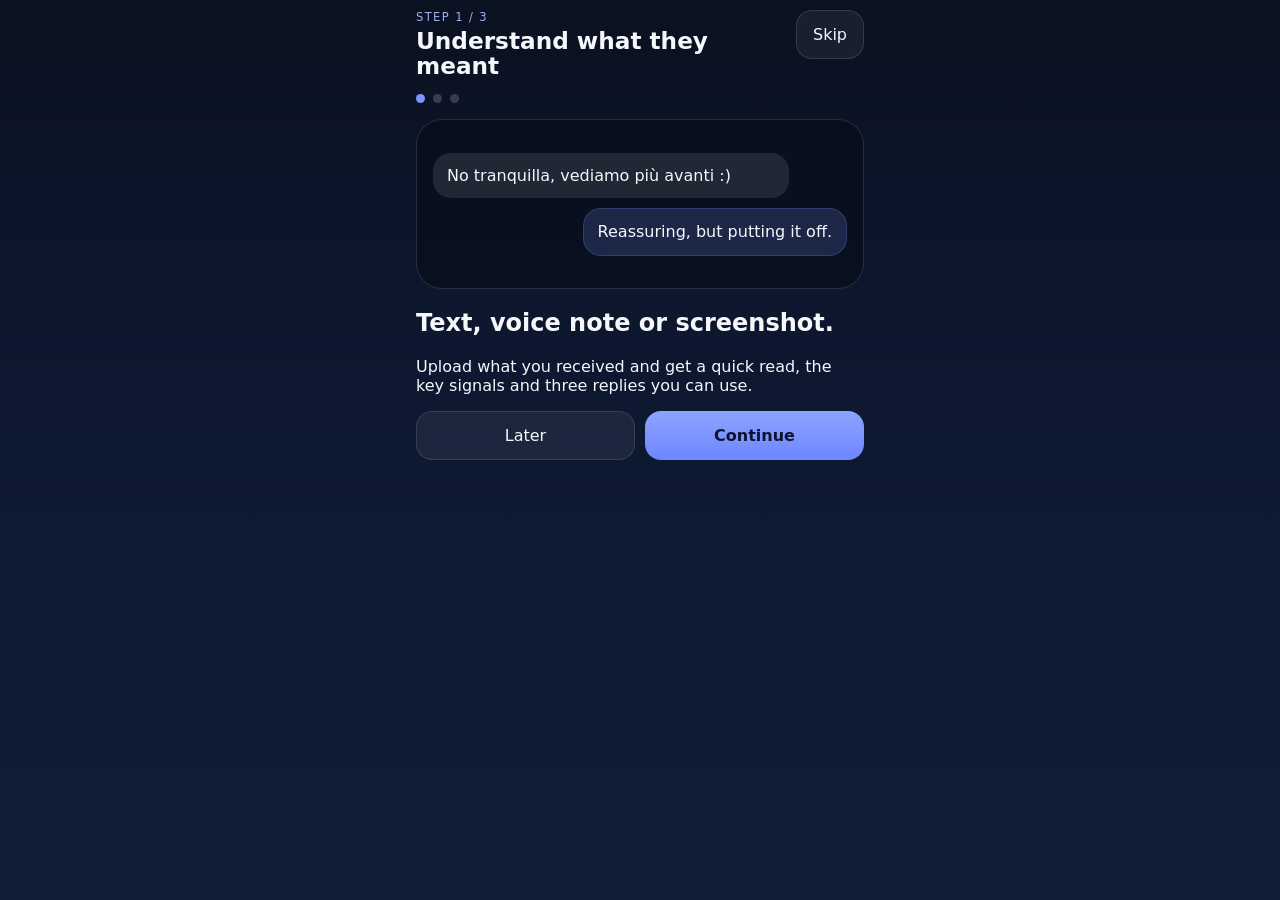
==== commit 2faef3c7: "reset release checkpoint" ====
--- a/index.html
+++ b/index.html
@@ -1,164 +1,296 @@
 <!doctype html>
-<html lang="en">
+<html lang="it">
 <head>
-  <meta charset="utf-8" />
-  <meta name="viewport" content="width=device-width, initial-scale=1" />
-  <title>BB1 Studio — Focused AI products for clearer communication</title>
-  <meta name="description" content="BB1 Studio builds focused digital products that make communication clearer and decisions easier." />
-  <meta name="theme-color" content="#08111f" />
-  <meta property="og:title" content="BB1 Studio" />
-  <meta property="og:description" content="Focused digital products that make communication clearer and decisions easier." />
-  <meta property="og:type" content="website" />
-  <meta property="og:url" content="https://bb1studio.com/" />
-  <link rel="canonical" href="https://bb1studio.com/" />
-  <link rel="stylesheet" href="styles.css" />
+  <meta charset="utf-8">
+  <meta name="viewport" content="width=device-width, initial-scale=1, viewport-fit=cover">
+  <title>Before You Send</title>
+  <meta name="theme-color" content="#0b1220">
+  <link rel="manifest" href="manifest.webmanifest">
+  <link rel="apple-touch-icon" href="assets/icon-192.png">
+  <link rel="stylesheet" href="styles.css">
 </head>
 <body>
-  <header class="site-header">
-    <div class="wrap nav">
-      <a class="brand" href="#top" aria-label="BB1 Studio home">BB1 Studio</a>
-      <nav class="site-nav" aria-label="Primary">
-        <a href="#products">Products</a>
-        <a href="#principles">Principles</a>
-        <a href="#about">About</a>
-      </nav>
-      <a class="btn btn-small" href="/bys">Open BYS</a>
-    </div>
-  </header>
-
-  <main id="top">
-    <section class="hero wrap">
-      <div class="hero-copy">
-        <p class="eyebrow">Premium product studio</p>
-        <h1>Small, focused AI products that make communication feel clearer.</h1>
-        <p class="lead">
-          BB1 Studio is the brand container for a growing set of calm, useful digital tools.
-          Each product is designed to reduce ambiguity, lower friction, and help people move with more confidence.
-        </p>
-        <div class="hero-actions">
-          <a class="btn" href="/bys">Open Before You Send</a>
-          <a class="btn btn-secondary" href="#products">Explore products</a>
-        </div>
-      </div>
-
-      <aside class="hero-panel" aria-label="Featured product">
-        <div class="hero-panel-top">
-          <span class="pill">Live now</span>
-          <p class="panel-label">Featured product</p>
-        </div>
-        <h2>Before You Send</h2>
-        <p>
-          A communication assistant that helps people understand what a message really means,
-          and check how their own message will sound before sending it.
-        </p>
-        <ul class="panel-list">
-          <li>Decode text, screenshots, and voice notes</li>
-          <li>Check tone before sending</li>
-          <li>Built for fast mobile use</li>
-        </ul>
-        <a class="text-link" href="/bys">Go to BYS</a>
-      </aside>
-    </section>
-
-    <section id="products" class="section wrap">
-      <div class="section-head">
-        <p class="eyebrow">Products</p>
-        <h2>One live product, more carefully selected tools ahead.</h2>
-      </div>
-
-      <div class="grid grid-3">
-        <article class="card card-featured">
-          <span class="pill">Live</span>
-          <h3>Before You Send</h3>
-          <p>
-            A premium communication tool for decoding incoming messages and previewing tone before you send your own.
-          </p>
-          <div class="meta-row">
-            <span>Decode</span>
-            <span>SendScore</span>
-            <span>Mobile-first</span>
-          </div>
-          <div class="card-actions">
-            <a class="btn" href="/bys">Open app</a>
-          </div>
-        </article>
-
-        <article class="card">
-          <span class="pill pill-muted">Next</span>
-          <h3>Product 02</h3>
-          <p>
-            Reserved for the next BB1 Studio release. The structure is intentionally simple so the studio can grow product by product.
-          </p>
-        </article>
-
-        <article class="card">
-          <span class="pill pill-muted">Later</span>
-          <h3>Product 03</h3>
-          <p>
-            A future slot for another focused tool. BB1 Studio is designed as a lasting container, not a single-app landing page.
-          </p>
-        </article>
-      </div>
-    </section>
-
-    <section id="principles" class="section wrap">
-      <div class="section-head">
-        <p class="eyebrow">Principles</p>
-        <h2>What guides the studio.</h2>
-      </div>
-
-      <div class="grid grid-3">
-        <article class="card">
-          <h3>Focused scope</h3>
-          <p>We prefer narrow products that solve one meaningful problem well instead of broad platforms that do everything halfway.</p>
-        </article>
-
-        <article class="card">
-          <h3>Calm UX</h3>
-          <p>Clear hierarchy, restrained copy, and short decision paths. The interface should reduce cognitive load, not add to it.</p>
-        </article>
-
-        <article class="card">
-          <h3>Useful AI</h3>
-          <p>AI stays in the background. The real product is clarity, confidence, and time saved in real communication moments.</p>
-        </article>
-      </div>
-    </section>
-
-    <section id="about" class="section wrap section-about">
-      <div class="section-head">
-        <p class="eyebrow">About</p>
-        <h2>BB1 Studio is built to scale cleanly.</h2>
-      </div>
-      <div class="about-layout">
-        <p class="lead compact">
-          The root domain introduces the studio. Each product can live on its own subdomain for cleaner deployment,
-          faster iteration, and simpler operations. BYS is the first live product in that structure.
-        </p>
-        <p class="lead compact">
-          BB1 Studio is a brand operated by Guanabomalu SL.
-        </p>
-        <div class="about-actions">
-          <a class="btn" href="/bys">Open BYS</a>
-          <a class="btn btn-secondary" href="privacy.html">Privacy</a>
-        </div>
-      </div>
-    </section>
-  </main>
-
-  <footer class="site-footer">
-    <div class="wrap footer-grid">
+<div id="app">
+  <section id="screen-splash" class="screen splash active">
+    <div class="logo">BYS</div>
+    <div class="center">
+      <p class="eyebrow" data-i18n="splash.eyebrow">ACCESSO ANTICIPATO</p>
+      <h1 data-i18n="app.name">Before You Send</h1>
+      <p data-i18n="app.tagline">Capisci cosa voleva dire davvero. Controlla come suona il tuo messaggio prima di inviarlo.</p>
+    </div>
+  </section>
+
+  <section id="screen-onboarding-1" class="screen onboarding-slide">
+    <div class="topbar">
+      <div class="brand">
+        <p class="eyebrow" data-i18n="onb.step" data-i18n-vars='{"n":"1"}'>PASSO 1 / 3</p>
+        <h1 data-i18n="onb1.title">Capisci cosa hai ricevuto</h1>
+      </div>
+      <button class="ghost" data-skip-onboarding data-i18n="onb.skip">Salta</button>
+    </div>
+    <div class="progress"><div class="dot on"></div><div class="dot"></div><div class="dot"></div></div>
+    <div class="phone-preview">
+      <div class="bubble in">No tranquilla, vediamo più avanti :)</div>
+      <div class="bubble ai" data-i18n="onb1.preview.ai">Non sembra confuso. Sembra tiepido.</div>
+    </div>
+    <h2 data-i18n="onb1.h2">Testo, vocale o screenshot.</h2>
+    <p data-i18n="onb1.p">Carichi quello che hai ricevuto e ottieni una lettura veloce, i segnali chiave e tre risposte che puoi usare.</p>
+    <div class="bottom-actions">
+      <button class="ghost" data-skip-onboarding data-i18n="onb.later">Più tardi</button>
+      <button class="primary" data-next-onboarding="2" data-i18n="onb.continue">Continua</button>
+    </div>
+  </section>
+
+  <section id="screen-onboarding-2" class="screen onboarding-slide">
+    <div class="topbar">
+      <div class="brand">
+        <p class="eyebrow" data-i18n="onb.step" data-i18n-vars='{"n":"2"}'>PASSO 2 / 3</p>
+        <h1 data-i18n="onb2.title">Controlla come suona</h1>
+      </div>
+      <button class="ghost" data-skip-onboarding data-i18n="onb.skip">Salta</button>
+    </div>
+    <div class="progress"><div class="dot on"></div><div class="dot on"></div><div class="dot"></div></div>
+    <div class="phone-preview">
+      <div class="bubble in">Ok allora fammi sapere tu perché non capisco mai cosa vuoi</div>
+      <div class="bubble ai" data-i18n="onb2.preview.ai">42/100 — suona più frustrato che lucido</div>
+    </div>
+    <h2 data-i18n="onb2.h2">Controlli il tono prima di inviare.</h2>
+    <p data-i18n="onb2.p">Vedi punteggio, punto critico e quattro versioni migliori del messaggio: più chiara, più calda, più ferma o più breve.</p>
+    <div class="bottom-actions">
+      <button class="ghost" data-prev-onboarding="1" data-i18n="onb.back">Indietro</button>
+      <button class="primary" data-next-onboarding="3" data-i18n="onb.continue">Continua</button>
+    </div>
+  </section>
+
+  <section id="screen-onboarding-3" class="screen onboarding-slide">
+    <div class="topbar">
+      <div class="brand">
+        <p class="eyebrow" data-i18n="onb.step" data-i18n-vars='{"n":"3"}'>PASSO 3 / 3</p>
+        <h1 data-i18n="onb3.title">Provata sul telefono</h1>
+      </div>
+      <button class="ghost" data-skip-onboarding data-i18n="onb.skip">Salta</button>
+    </div>
+    <div class="progress"><div class="dot on"></div><div class="dot on"></div><div class="dot on"></div></div>
+    <div class="card notice" data-i18n="onb3.notice">Questa versione usa AI vera. L’elaborazione avviene in modo sicuro lato server.</div>
+    <h2 data-i18n="onb3.h2">Aprila sul telefono come una vera app.</h2>
+    <p data-i18n="onb3.p">Aggiungila alla Home per tenerla sempre a portata di mano.</p>
+    <div class="bottom-actions">
+      <button class="ghost" data-prev-onboarding="2" data-i18n="onb.back">Indietro</button>
+      <button class="primary" id="finishOnboarding" data-i18n="onb.enter">Entra</button>
+    </div>
+  </section>
+
+  <section id="screen-home" class="screen">
+    <div class="topbar">
+      <div class="brand">
+        <p class="eyebrow" data-i18n="home.eyebrow">ACCESSO ANTICIPATO</p>
+        <h1 data-i18n="app.name">Before You Send</h1>
+      </div>
+      <button class="ghost small" id="resetAllBtn" data-i18n="home.reset">Reset</button>
+    </div>
+
+    <div id="installBanner" class="card install-banner hidden">
       <div>
-        <strong>BB1 Studio</strong>
-        <p>Focused digital products for clearer communication and better decisions.</p>
-        <p>Operated by Guanabomalu SL · CIF B38413647 · Camino las Higueras, 7 · Arona · Tenerife · Canarias · Spain.</p>
-      </div>
-      <div class="footer-links">
-        <a href="/bys">Before You Send</a>
-        <a href="privacy.html">Privacy</a>
-        <a href="terms.html">Terms</a>
-      </div>
-    </div>
-  </footer>
+        <strong data-i18n="home.install.title">Installala sul telefono</strong>
+        <p class="caption" data-i18n="home.install.p">Aggiungila alla Home per provarla come una vera app.</p>
+      </div>
+      <button class="primary small" id="installBtn" data-i18n="home.install.cta">Installa</button>
+    </div>
+
+    <section class="hero card stack-sm">
+      <div class="between lang-row">
+        <h2 data-i18n="home.hero.h2">Capisci cosa voleva dire davvero. Controlla come suona il tuo messaggio prima di inviarlo.</h2>
+        <div class="lang-picker compact">
+          <label for="langSelectHome" class="visually-hidden" data-i18n="lang.label">Lingua</label>
+          <select id="langSelectHome">
+            <option value="it">Italiano</option>
+            <option value="en">English</option>
+            <option value="es">Español</option>
+          </select>
+        </div>
+      </div>
+      <p data-i18n="home.hero.p">Prova messaggi, vocali e screenshot direttamente dal telefono. Risponde in pochi secondi.</p>
+      <div id="apiStatusBadge" class="badge waiting" data-health-badge>Controllo in corso…</div>
+      <div id="apiStatusDetail" class="caption muted" data-health-detail>Verifica della connessione AI…</div>
+      <div class="actions" style="margin-top:8px;">
+        <button class="ghost small" id="refreshApiHealth" data-i18n="home.health.refresh">Controlla connessione</button>
+        <button class="ghost small" id="runQuickDemo" data-i18n="home.quickdemo">Prova subito</button>
+      </div>
+    </section>
+
+    <section class="grid-2">
+      <div class="stat">
+        <div class="num" id="statAnalyses">0</div>
+        <div class="lbl" data-i18n="home.stat.analyses">Analisi salvate</div>
+      </div>
+      <div class="stat">
+        <div class="num" id="statLastMode">—</div>
+        <div class="lbl" data-i18n="home.stat.lastmode">Ultima modalità</div>
+      </div>
+    </section>
+
+    <section class="stack">
+      <button class="feature card" data-open="screen-decode">
+        <div><h3 data-i18n="home.card.decode.title">Capisci cosa voleva dire</h3><p data-i18n="home.card.decode.p">Messaggi, vocali e screenshot</p></div><span class="chev">→</span>
+      </button>
+      <button class="feature card" data-open="screen-send">
+        <div><h3 data-i18n="home.card.send.title">Controlla come suona</h3><p data-i18n="home.card.send.p">Valuta il tono del messaggio prima di inviarlo</p></div><span class="chev">→</span>
+      </button>
+    </section>
+
+    <section class="card stack-sm">
+      <strong data-i18n="home.fast.title">Il modo più veloce per provarla</strong>
+      <p class="small muted" data-i18n="home.fast.p">1. Prova un messaggio ricevuto. 2. Controlla un messaggio da inviare. 3. Scarica la share card dal telefono.</p>
+    </section>
+  </section>
+
+  <section id="screen-decode" class="screen">
+    <div class="subnav">
+      <button class="back" data-back="screen-home">←</button>
+      <div>
+        <p class="eyebrow" data-i18n="decode.eyebrow">COSA HAI RICEVUTO</p>
+        <h1 data-i18n="decode.title">Capisci cosa voleva dire</h1>
+      </div>
+    </div>
+
+    <section class="card stack-sm">
+      <div class="tabbar">
+        <button class="tab active" data-decode-mode="text" data-i18n="decode.tab.text">Testo</button>
+        <button class="tab" data-decode-mode="voice" data-i18n="decode.tab.voice">Vocale</button>
+        <button class="tab" data-decode-mode="image" data-i18n="decode.tab.image">Screenshot</button>
+      </div>
+
+      <div id="decode-mode-text" class="stack-sm">
+        <p class="muted" data-i18n="decode.text.help">Incolla un messaggio o la trascrizione di un vocale.</p>
+        <textarea id="decodeTextInput" data-i18n-placeholder="decode.text.placeholder" placeholder="Incolla qui un messaggio o la trascrizione di un vocale" spellcheck="false" autocorrect="off" autocapitalize="sentences"></textarea>
+        <div class="actions">
+          <button class="ghost" id="decodeTextSample" data-i18n="decode.sample">Prova esempio</button>
+          <button class="primary" id="decodeTextAnalyze" data-i18n="decode.analyze">Analizza</button>
+        </div>
+      </div>
+
+      <div id="decode-mode-voice" class="stack-sm hidden">
+        <p class="muted" data-i18n="decode.voice.help">Puoi caricare un file audio oppure incollare direttamente una trascrizione.</p>
+        <div class="file-row">
+          <button class="ghost" id="useDemoVoice" data-i18n="decode.voice.sample">Prova vocale demo</button>
+          <input type="file" id="voiceUpload" accept="audio/*">
+        </div>
+        <audio id="voicePlayer" controls class="hidden"></audio>
+        <textarea id="voiceTranscript" data-i18n-placeholder="decode.voice.placeholder" placeholder="Se vuoi, incolla qui la trascrizione del vocale." spellcheck="false" autocorrect="off" autocapitalize="sentences"></textarea>
+        <div class="actions">
+          <button class="primary" id="decodeVoiceAnalyze" data-i18n="decode.voice.analyze">Analizza il vocale</button>
+        </div>
+      </div>
+
+      <div id="decode-mode-image" class="stack-sm hidden">
+        <p class="muted" data-i18n="decode.image.help">Carica uno screenshot della chat. In alternativa, incolla il testo già estratto.</p>
+        <div class="file-row">
+          <button class="ghost" id="useDemoScreenshot" data-i18n="decode.image.sample">Prova screenshot demo</button>
+          <input type="file" id="imageUpload" accept="image/*">
+        </div>
+        <img id="imagePreview" src="assets/chat_demo_final.png" alt="Preview screenshot" class="preview-img hidden">
+        <textarea id="imageExtractedText" data-i18n-placeholder="decode.image.placeholder" placeholder="Se preferisci, incolla qui il testo estratto dallo screenshot." spellcheck="false" autocorrect="off" autocapitalize="sentences"></textarea>
+        <div class="actions">
+          <button class="primary" id="decodeImageAnalyze" data-i18n="decode.image.analyze">Analizza lo screenshot</button>
+        </div>
+      </div>
+    </section>
+
+    <section id="decodeResult" class="stack hidden"></section>
+  </section>
+
+  <section id="screen-send" class="screen">
+    <div class="subnav">
+      <button class="back" data-back="screen-home">←</button>
+      <div>
+        <p class="eyebrow" data-i18n="send.eyebrow">PRIMA DI INVIARE</p>
+        <h1 data-i18n="send.title">Controlla come suona</h1>
+      </div>
+    </div>
+
+    <section class="card stack-sm">
+      <div class="pill" data-i18n="send.context">Dopo che ha rimandato</div>
+      <textarea id="sendInput" data-i18n-placeholder="send.placeholder" placeholder="Incolla qui il messaggio che stai per inviare" spellcheck="false" autocorrect="off" autocapitalize="sentences"></textarea>
+      <div class="actions">
+        <button class="ghost" id="sendSample" data-i18n="send.sample">Prova esempio</button>
+        <button class="primary" id="sendAnalyze" data-i18n="send.analyze">Controlla il tono</button>
+      </div>
+    </section>
+
+    <section id="sendResult" class="stack hidden"></section>
+  </section>
+
+  <section id="screen-history" class="screen">
+    <div class="topbar">
+      <div class="brand">
+        <p class="eyebrow" data-i18n="history.eyebrow">CRONOLOGIA</p>
+        <h1 data-i18n="history.title">Cronologia</h1>
+      </div>
+      <button class="ghost small" id="clearHistoryBtn" data-i18n="history.clear">Pulisci</button>
+    </div>
+    <div id="historyList" class="list"></div>
+  </section>
+
+  <section id="screen-settings" class="screen">
+    <div class="topbar">
+      <div class="brand">
+        <p class="eyebrow" data-i18n="settings.eyebrow">IMPOSTAZIONI</p>
+        <h1 data-i18n="settings.title">Impostazioni</h1>
+      </div>
+    </div>
+
+    <section class="card stack-sm">
+      <div class="switch">
+        <div>
+          <strong data-i18n="settings.blur.title">Offusca i nomi</strong>
+          <p class="caption" data-i18n="settings.blur.p">La share card tiene i nomi offuscati.</p>
+        </div>
+        <button class="toggle on" id="toggleBlur" aria-label="Toggle blur"></button>
+      </div>
+      <div class="switch">
+        <div>
+          <strong data-i18n="settings.onboarding.title">Rivedi onboarding</strong>
+          <p class="caption" data-i18n="settings.onboarding.p">Riapri il flusso introduttivo.</p>
+        </div>
+        <button class="ghost" id="rerunOnboarding" data-i18n="settings.open">Apri</button>
+      </div>
+      <div class="switch">
+        <div>
+          <strong data-i18n="settings.reset.title">Reset totale</strong>
+          <p class="caption" data-i18n="settings.reset.p">Cronologia, risultati e impostazioni locali.</p>
+        </div>
+        <button class="danger" id="hardResetBtn" data-i18n="settings.reset">Reset</button>
+      </div>
+      <div class="switch">
+        <div>
+          <strong data-i18n="lang.label">Lingua</strong>
+          <p class="caption">IT / EN / ES</p>
+        </div>
+        <div class="lang-picker">
+          <select id="langSelectSettings">
+            <option value="it">Italiano</option>
+            <option value="en">English</option>
+            <option value="es">Español</option>
+          </select>
+        </div>
+      </div>
+    </section>
+
+    <section class="card stack-sm">
+      <strong data-i18n="settings.about.title">Come funziona</strong>
+      <p class="muted" data-i18n="settings.about.p">La usi dal telefono come una mini app. L’analisi arriva in pochi secondi.</p>
+      <p class="caption muted" data-i18n="settings.about.p2">Se qualcosa non funziona, puoi controllare lo stato della connessione dalla Home.</p>
+    </section>
+  </section>
+
+  <nav class="bottom-nav">
+    <button class="nav-btn active" data-open="screen-home" data-i18n="nav.home">Home</button>
+    <button class="nav-btn" data-open="screen-history" data-i18n="nav.history">Cronologia</button>
+    <button class="nav-btn" data-open="screen-settings" data-i18n="nav.settings">Impostazioni</button>
+  </nav>
+</div>
+
+<canvas id="shareCanvas" width="1080" height="1920" class="hidden"></canvas>
+<script src="app.js"></script>
 </body>
 </html>
--- a/styles.css
+++ b/styles.css
@@ -1,361 +1,498 @@
 :root {
-  --bg: #07111f;
-  --bg-soft: #0d1930;
-  --surface: rgba(255, 255, 255, 0.05);
-  --surface-strong: rgba(255, 255, 255, 0.08);
-  --border: rgba(255, 255, 255, 0.1);
-  --text: #f5f7ff;
-  --muted: #aab6d4;
-  --accent: #90a6ff;
-  --accent-strong: #6f8eff;
-  --shadow: 0 24px 80px rgba(2, 8, 23, 0.34);
-  --radius: 26px;
+  --bg: #0b1220;
+  --bg-2: #10192b;
+  --card: rgba(255,255,255,0.08);
+  --card-2: rgba(255,255,255,0.06);
+  --line: rgba(255,255,255,0.12);
+  --text: #f5f7fb;
+  --muted: #a8b3c8;
+  --soft: #d6deee;
+  --primary: #7c95ff;
+  --primary-2: #a9b7ff;
+  --danger: #ff6a6a;
+  --success: #79dd9f;
+  --warning: #ffd67c;
+  --shadow: 0 16px 40px rgba(0,0,0,0.28);
+  --radius: 22px;
   --radius-sm: 16px;
-  --max: 1160px;
+  --radius-xs: 12px;
+  --maxw: 480px;
 }
 
 * { box-sizing: border-box; }
-html { scroll-behavior: smooth; }
+html, body {
+  margin: 0;
+  padding: 0;
+  min-height: 100%;
+  background: linear-gradient(180deg, #0a1120, #0d1830 40%, #111d37 100%);
+  color: var(--text);
+  font-family: Inter, ui-sans-serif, system-ui, -apple-system, BlinkMacSystemFont, "Segoe UI", sans-serif;
+}
 body {
-  margin: 0;
-  color: var(--text);
-  font-family: Inter, ui-sans-serif, system-ui, -apple-system, BlinkMacSystemFont, "Segoe UI", sans-serif;
-  background:
-    radial-gradient(circle at 18% 10%, rgba(144, 166, 255, 0.18), transparent 28%),
-    radial-gradient(circle at 80% 8%, rgba(80, 108, 204, 0.16), transparent 30%),
-    linear-gradient(180deg, #08111f 0%, #06101d 100%);
-  min-height: 100vh;
-}
-
-a { color: inherit; text-decoration: none; }
-.wrap { width: min(calc(100% - 40px), var(--max)); margin: 0 auto; }
-
-.site-header {
-  position: sticky;
-  top: 0;
-  z-index: 20;
-  backdrop-filter: blur(16px);
-  background: rgba(6, 13, 26, 0.62);
-  border-bottom: 1px solid rgba(255, 255, 255, 0.06);
-}
-
-.nav {
-  display: flex;
-  align-items: center;
-  justify-content: space-between;
-  gap: 24px;
-  padding: 18px 0;
-}
-
-.brand {
-  font-size: 1.08rem;
-  font-weight: 800;
-  letter-spacing: 0.03em;
-}
-
-.site-nav {
-  display: flex;
-  gap: 18px;
-  flex-wrap: wrap;
-}
-
-.site-nav a,
-.footer-links a {
-  color: var(--muted);
-}
-
-.site-nav a:hover,
-.footer-links a:hover,
-.text-link:hover {
-  color: var(--text);
-}
-
-.hero {
-  display: grid;
-  grid-template-columns: minmax(0, 1.4fr) minmax(320px, 0.9fr);
-  gap: 26px;
-  align-items: stretch;
-  padding: 88px 0 44px;
-}
-
-.eyebrow {
-  margin: 0 0 10px;
-  text-transform: uppercase;
-  letter-spacing: 0.14em;
-  font-size: 0.78rem;
-  color: var(--accent);
-}
-
-.hero h1,
-.section h2,
-.legal h1 {
-  margin: 0;
-  line-height: 1.02;
-  letter-spacing: -0.045em;
-}
-
-.hero h1 {
-  max-width: 12ch;
-  font-size: clamp(2.9rem, 7vw, 6rem);
-}
-
-.lead {
-  margin: 22px 0 0;
-  max-width: 760px;
-  font-size: clamp(1.04rem, 2vw, 1.24rem);
-  line-height: 1.6;
-  color: var(--muted);
-}
-
-.lead.compact {
-  max-width: 860px;
-}
-
-.hero-actions,
-.card-actions,
-.about-actions {
-  display: flex;
-  flex-wrap: wrap;
-  gap: 14px;
-  margin-top: 28px;
-}
-
-.btn {
-  display: inline-flex;
-  align-items: center;
+  display: flex;
   justify-content: center;
-  min-height: 48px;
-  padding: 13px 22px;
-  border-radius: 999px;
-  background: linear-gradient(180deg, var(--accent) 0%, var(--accent-strong) 100%);
-  color: #08111f;
-  font-weight: 800;
-  box-shadow: var(--shadow);
-}
-
-.btn:hover { filter: brightness(1.05); }
-
-.btn-secondary {
-  background: rgba(255, 255, 255, 0.04);
-  color: var(--text);
-  border: 1px solid var(--border);
-  box-shadow: none;
-}
-
-.btn-small {
-  min-height: 40px;
-  padding: 10px 16px;
-  font-size: 0.94rem;
-}
-
-.hero-panel,
-.card,
-.legal-box {
-  border-radius: var(--radius);
-  border: 1px solid var(--border);
-  background: var(--surface);
-  box-shadow: var(--shadow);
-}
-
-.hero-panel {
-  padding: 28px;
-  background:
-    linear-gradient(180deg, rgba(144, 166, 255, 0.12), rgba(255, 255, 255, 0.03)),
-    var(--surface);
-}
-
-.hero-panel-top {
-  display: flex;
-  align-items: center;
+}
+img { max-width: 100%; display: block; }
+button, input, textarea, audio {
+  font: inherit;
+}
+button {
+  border: 0;
+  cursor: pointer;
+  transition: transform .14s ease, opacity .14s ease, background .2s ease;
+}
+button:active { transform: scale(.98); }
+textarea {
+  width: 100%;
+  min-height: 148px;
+  resize: vertical;
+  padding: 16px 18px;
+  border-radius: var(--radius-sm);
+  border: 1px solid var(--line);
+  background: rgba(6, 10, 19, 0.55);
+  color: var(--text);
+  outline: none;
+  line-height: 1.45;
+}
+textarea::placeholder { color: #8f9ab0; }
+input[type="file"] {
+  width: 100%;
+  color: var(--muted);
+}
+hr.sep {
+  width: 100%;
+  height: 1px;
+  border: 0;
+  background: var(--line);
+}
+#app {
+  width: 100%;
+  max-width: var(--maxw);
+  min-height: 100dvh;
+  position: relative;
+  padding: env(safe-area-inset-top) 16px calc(94px + env(safe-area-inset-bottom)) 16px;
+}
+.screen { display: none; padding: 10px 0 28px; }
+.screen.active { display: block; }
+.hidden { display: none !important; }
+.stack { display: grid; gap: 14px; }
+.stack-sm { display: grid; gap: 10px; }
+.grid-2 { display: grid; grid-template-columns: 1fr 1fr; gap: 12px; }
+.row { display: flex; gap: 8px; align-items: center; }
+.between { display: flex; justify-content: space-between; align-items: center; gap: 12px; }
+.topbar, .subnav {
+  display: flex;
+  align-items: flex-start;
   justify-content: space-between;
   gap: 14px;
-  margin-bottom: 12px;
+  margin-bottom: 16px;
+}
+.brand h1, .subnav h1, .topbar h1 {
+  margin: 4px 0 0;
+  font-size: 1.45rem;
+  line-height: 1.08;
+}
+.eyebrow {
+  margin: 0;
+  font-size: .72rem;
+  letter-spacing: .12em;
+  text-transform: uppercase;
+  color: var(--primary-2);
+  opacity: .95;
+}
+.center { text-align: center; }
+.card {
+  border: 1px solid var(--line);
+  background: linear-gradient(180deg, rgba(255,255,255,0.09), rgba(255,255,255,0.06));
+  box-shadow: var(--shadow);
+  border-radius: var(--radius);
+  padding: 16px;
+  backdrop-filter: blur(14px);
+}
+.notice {
+  border-color: rgba(124,149,255,0.28);
+  background: linear-gradient(180deg, rgba(124,149,255,0.2), rgba(124,149,255,0.08));
+}
+.hero h2, .card h2, .card h3, .card strong {
+  margin: 0;
+}
+.hero p { margin: 8px 0 12px; color: var(--soft); }
+.badge, .pill, .chip {
+  display: inline-flex;
+  align-items: center;
+  gap: 6px;
+  border-radius: 999px;
+  padding: 8px 12px;
+  background: rgba(124,149,255,0.16);
+  border: 1px solid rgba(124,149,255,0.22);
+  color: var(--soft);
+  font-size: .88rem;
+}
+.chip.warn {
+  background: rgba(255,214,124,.12);
+  border-color: rgba(255,214,124,.22);
+  color: #ffe7b0;
+}
+.chip.ok {
+  background: rgba(121,221,159,.12);
+  border-color: rgba(121,221,159,.22);
+  color: #dff7e8;
+}
+.small { font-size: .88rem; }
+.caption { margin: 2px 0 0; color: var(--muted); font-size: .88rem; }
+.muted { margin: 0; color: var(--muted); }
+.primary, .ghost, .danger, .back, .tab, .nav-btn, .feature, .toggle {
+  border-radius: 16px;
+}
+.primary {
+  background: linear-gradient(180deg, #8da3ff, #6e86ff);
+  color: #0c1430;
+  font-weight: 700;
+  padding: 14px 16px;
+}
+.primary.small { padding: 10px 14px; font-size: .92rem; }
+.ghost {
+  background: rgba(255,255,255,0.06);
+  color: var(--text);
+  border: 1px solid var(--line);
+  padding: 14px 16px;
+}
+.ghost.small { padding: 10px 12px; font-size: .9rem; }
+.danger {
+  background: rgba(255,106,106,.14);
+  color: #ffd9d9;
+  border: 1px solid rgba(255,106,106,.24);
+  padding: 12px 14px;
+}
+.back {
+  width: 44px;
+  height: 44px;
+  background: rgba(255,255,255,0.06);
+  color: var(--text);
+  border: 1px solid var(--line);
+  flex: 0 0 auto;
+}
+.actions, .bottom-actions, .file-row {
+  display: grid;
+  gap: 10px;
+}
+.actions, .bottom-actions { grid-template-columns: 1fr 1fr; }
+.file-row { grid-template-columns: 1fr; }
+.bottom-actions .primary { justify-self: stretch; }
+.stat {
+  border-radius: var(--radius-sm);
+  background: var(--card-2);
+  border: 1px solid var(--line);
+  padding: 14px;
+}
+.num {
+  font-weight: 800;
+  font-size: 1.55rem;
+}
+.lbl { color: var(--muted); font-size: .9rem; margin-top: 4px; }
+.feature {
+  text-align: left;
+  display: flex;
+  justify-content: space-between;
+  align-items: center;
+  width: 100%;
+  padding: 18px 16px;
+  background: linear-gradient(180deg, rgba(255,255,255,0.09), rgba(255,255,255,0.04));
+  color: var(--text);
+  border: 1px solid var(--line);
+}
+.feature h3 { font-size: 1.05rem; margin-bottom: 4px; }
+.feature p { margin: 0; color: var(--muted); }
+.chev { font-size: 1.15rem; opacity: .8; }
+.install-banner {
+  display: flex;
+  justify-content: space-between;
+  align-items: center;
+  gap: 16px;
+}
+.install-banner p { margin: 4px 0 0; }
+.preview-img {
+  border-radius: 18px;
+  border: 1px solid var(--line);
+  background: rgba(255,255,255,0.04);
+}
+.splash {
+  min-height: calc(100dvh - 120px);
+  flex-direction: column;
+  justify-content: center;
+  align-items: center;
+}
+.splash.active {
+  display: flex !important;
+}
+.logo {
+  width: 84px;
+  height: 84px;
+  border-radius: 24px;
+  background: linear-gradient(180deg, #8da3ff, #5f78ff);
+  color: #081128;
+  display: grid;
+  place-items: center;
+  font-weight: 900;
+  font-size: 1.55rem;
+  box-shadow: 0 26px 50px rgba(79, 111, 255, 0.3);
+  margin-bottom: 22px;
+}
+.splash h1 { margin: 8px 0; font-size: 2rem; }
+.splash p { margin: 0; color: var(--soft); max-width: 300px; }
+.progress {
+  display: flex;
+  gap: 8px;
+  margin: 8px 0 16px;
+}
+.dot {
+  width: 9px;
+  height: 9px;
+  border-radius: 999px;
+  background: rgba(255,255,255,.18);
+}
+.dot.on { background: var(--primary); }
+.phone-preview {
+  border-radius: 26px;
+  background: rgba(6, 10, 18, 0.45);
+  border: 1px solid var(--line);
+  padding: 16px;
+  min-height: 170px;
+  display: flex;
+  flex-direction: column;
+  gap: 10px;
+  justify-content: center;
+  margin: 10px 0 18px;
+}
+.bubble {
+  max-width: 86%;
+  border-radius: 18px;
+  padding: 12px 14px;
+  line-height: 1.35;
+}
+.bubble.in { background: rgba(255,255,255,0.1); }
+.bubble.ai {
+  background: rgba(124,149,255,0.18);
+  border: 1px solid rgba(124,149,255,0.22);
+  align-self: flex-end;
+}
+.tabbar {
+  display: grid;
+  grid-template-columns: repeat(3, 1fr);
+  background: rgba(255,255,255,.04);
+  border-radius: 18px;
+  border: 1px solid var(--line);
+  padding: 4px;
+}
+.tab {
+  color: var(--muted);
+  background: transparent;
+  padding: 11px 10px;
+}
+.tab.active {
+  background: rgba(124,149,255,0.18);
+  color: var(--text);
+}
+.result-header {
+  display: grid;
+  gap: 8px;
+}
+.result-title {
+  font-size: 1.35rem;
+  line-height: 1.15;
+  margin: 0;
+}
+.metric-list, .chips, .reply-grid, .rewrite-tabs, .list {
+  display: grid;
+  gap: 10px;
+}
+.metric-list { gap: 12px; }
+.metric-row {
+  display: grid;
+  gap: 6px;
+}
+.metric-row .label {
+  display: flex;
+  justify-content: space-between;
+  color: var(--soft);
+  font-size: .92rem;
+}
+.bar {
+  width: 100%;
+  height: 10px;
+  border-radius: 999px;
+  background: rgba(255,255,255,0.08);
+  overflow: hidden;
+}
+.fill {
+  height: 100%;
+  background: linear-gradient(90deg, #7893ff, #9fb2ff);
+  border-radius: inherit;
+}
+.chips {
+  grid-template-columns: repeat(auto-fit, minmax(120px, 1fr));
+}
+.reply-grid { grid-template-columns: 1fr; }
+.reply-card, .history-card, .score-shell {
+  border-radius: 18px;
+  border: 1px solid var(--line);
+  background: rgba(255,255,255,0.05);
+  padding: 14px;
+}
+.history-card h3, .reply-card h4 { margin: 0 0 6px; }
+.history-card p, .reply-card p { margin: 0; color: var(--muted); }
+.score-wrap {
+  display: flex;
+  gap: 14px;
+  align-items: center;
+}
+.score-ring {
+  width: 92px;
+  height: 92px;
+  border-radius: 999px;
+  display: grid;
+  place-items: center;
+  background: radial-gradient(circle at center, rgba(12,20,48,0.86) 52%, transparent 53%), conic-gradient(#93a7ff var(--deg), rgba(255,255,255,0.1) 0);
+  border: 1px solid rgba(255,255,255,.12);
+  flex: 0 0 auto;
+}
+.score-ring .score-num {
+  font-size: 1.6rem;
+  font-weight: 800;
+}
+.score-ring .score-lbl {
+  font-size: .76rem;
+  color: var(--muted);
+}
+.issue-card {
+  border-radius: 18px;
+  padding: 14px;
+  background: rgba(255,255,255,.05);
+  border: 1px solid var(--line);
+}
+.rewrite-tabs {
+  grid-template-columns: repeat(4, 1fr);
+  background: rgba(255,255,255,.04);
+  padding: 4px;
+  border-radius: 18px;
+  border: 1px solid var(--line);
+}
+.rewrite-tab {
+  background: transparent;
+  color: var(--muted);
+  padding: 10px 8px;
+  border-radius: 14px;
+}
+.rewrite-tab.active {
+  background: rgba(124,149,255,0.18);
+  color: var(--text);
+}
+.output-box {
+  border-radius: 18px;
+  padding: 14px;
+  background: rgba(6,10,19,0.55);
+  border: 1px solid var(--line);
+  line-height: 1.5;
+}
+.switch {
+  display: flex;
+  justify-content: space-between;
+  gap: 12px;
+  align-items: center;
+}
+.toggle {
+  width: 58px;
+  height: 34px;
+  position: relative;
+  background: rgba(255,255,255,.1);
+  border: 1px solid var(--line);
+}
+.toggle::after {
+  content: "";
+  position: absolute;
+  width: 24px;
+  height: 24px;
+  border-radius: 999px;
+  background: white;
+  top: 4px;
+  left: 4px;
+  transition: left .18s ease;
+}
+.toggle.on { background: rgba(124,149,255,.35); }
+.toggle.on::after { left: 28px; }
+.bottom-nav {
+  position: fixed;
+  bottom: 0;
+  left: 50%;
+  transform: translateX(-50%);
+  width: min(var(--maxw), 100%);
+  display: grid;
+  grid-template-columns: repeat(3, 1fr);
+  gap: 10px;
+  padding: 12px 16px calc(12px + env(safe-area-inset-bottom));
+  background: linear-gradient(180deg, rgba(11,18,32,0), rgba(11,18,32,.92) 32%);
+  backdrop-filter: blur(8px);
+}
+.nav-btn {
+  padding: 13px 10px;
+  background: rgba(255,255,255,.06);
+  color: var(--muted);
+  border: 1px solid var(--line);
+}
+.nav-btn.active {
+  background: rgba(124,149,255,0.18);
+  color: var(--text);
+}
+.list { gap: 12px; }
+.history-card .meta {
+  font-size: .82rem;
+  color: var(--muted);
+  margin-bottom: 8px;
+}
+.empty-state {
+  text-align: center;
+  color: var(--muted);
+  padding: 18px;
+}
+.preview-share {
+  aspect-ratio: 9/16;
+  border-radius: 22px;
+  border: 1px solid var(--line);
+  background: radial-gradient(circle at top, rgba(124,149,255,.22), rgba(11,18,32,.98) 60%);
+  padding: 18px;
+  display: grid;
+  align-content: space-between;
+}
+.share-title { font-size: 1.6rem; font-weight: 800; line-height: 1.05; }
+.share-footer { display: flex; justify-content: space-between; align-items: flex-end; }
+.download-row { display: grid; grid-template-columns: 1fr 1fr; gap: 10px; }
+@media (max-width: 380px) {
+  #app { padding-left: 12px; padding-right: 12px; }
+  .actions, .bottom-actions, .download-row { grid-template-columns: 1fr; }
+  .grid-2, .chips, .rewrite-tabs { grid-template-columns: 1fr; }
 }
 
-.panel-label {
-  margin: 0;
-  color: var(--muted);
-  font-size: 0.9rem;
-}
+.badge.waiting { background: rgba(255,214,124,.12); border-color: rgba(255,214,124,.25); color: #ffe7b0; }
+.badge.success { background: rgba(121,221,159,.12); border-color: rgba(121,221,159,.25); color: #dff7e8; }
+.badge.warn { background: rgba(255,214,124,.12); border-color: rgba(255,214,124,.25); color: #ffe7b0; }
+.badge.danger { background: rgba(255,106,106,.14); border-color: rgba(255,106,106,.24); color: #ffd9d9; }
+.loading-card, .error-card { display:grid; place-items:center; text-align:center; min-height:140px; }
+.spinner {
+  width: 28px;
+  height: 28px;
+  border-radius: 999px;
+  border: 3px solid rgba(255,255,255,.14);
+  border-top-color: var(--primary);
+  animation: spin 1s linear infinite;
+  margin-bottom: 8px;
+}
+@keyframes spin { to { transform: rotate(360deg);} }
 
-.hero-panel h2,
-.card h3,
-.legal h2 {
-  margin: 0 0 12px;
-}
+.lang-picker select{background:rgba(255,255,255,0.08);color:var(--text);border:1px solid var(--line);border-radius:12px;padding:10px 12px;min-width:120px;}
+.lang-row{align-items:flex-start;gap:12px;}
+.visually-hidden{position:absolute;left:-9999px;}
+.result-kicker{display:block;font-size:.72rem;letter-spacing:.08em;text-transform:uppercase;color:var(--primary-2);margin-bottom:6px;}
+.result-block{display:grid;gap:6px;}
 
-.hero-panel p,
-.card p,
-.card li,
-.site-footer p,
-.legal p,
-.legal li {
-  color: var(--muted);
-  line-height: 1.65;
-}
 
-.panel-list,
-.legal ul,
-.card ul {
-  margin: 14px 0 0;
-  padding-left: 18px;
-}
-
-.text-link {
-  display: inline-flex;
-  align-items: center;
-  margin-top: 24px;
-  font-weight: 700;
-  color: #dfe5ff;
-}
-
-.section {
-  padding: 34px 0 18px;
-}
-
-.section-about {
-  padding-bottom: 74px;
-}
-
-.section-head {
-  margin-bottom: 22px;
-}
-
-.section h2 {
-  font-size: clamp(2rem, 4vw, 3.1rem);
-  max-width: 18ch;
-}
-
-.grid {
-  display: grid;
-  gap: 18px;
-}
-
-.grid-3 {
-  grid-template-columns: repeat(3, minmax(0, 1fr));
-}
-
-.card {
-  padding: 28px;
-}
-
-.card-featured {
-  background:
-    linear-gradient(180deg, rgba(144, 166, 255, 0.14), rgba(255, 255, 255, 0.03)),
-    var(--surface);
-}
-
-.pill {
-  display: inline-flex;
-  align-items: center;
-  justify-content: center;
-  padding: 7px 11px;
-  border-radius: 999px;
-  background: rgba(144, 166, 255, 0.14);
-  color: #dce4ff;
-  font-size: 0.82rem;
-  font-weight: 800;
-}
-
-.pill-muted {
-  background: rgba(255, 255, 255, 0.06);
-  color: var(--muted);
-}
-
-.meta-row {
-  display: flex;
-  flex-wrap: wrap;
-  gap: 10px;
-  margin-top: 16px;
-}
-
-.meta-row span {
-  display: inline-flex;
-  padding: 8px 12px;
-  border-radius: 999px;
-  background: rgba(255, 255, 255, 0.05);
-  border: 1px solid rgba(255, 255, 255, 0.08);
-  color: #d8e0ff;
-  font-size: 0.88rem;
-}
-
-.about-layout {
-  display: grid;
-  gap: 10px;
-}
-
-.site-footer {
-  border-top: 1px solid rgba(255, 255, 255, 0.06);
-  padding: 0 0 52px;
-}
-
-.footer-grid {
-  display: flex;
-  justify-content: space-between;
-  gap: 24px;
-  padding-top: 28px;
-}
-
-.footer-links {
-  display: flex;
-  gap: 16px;
-  flex-wrap: wrap;
-  align-items: flex-start;
-}
-
-.legal {
-  padding: 72px 0 60px;
-}
-
-.legal h1 {
-  font-size: clamp(2.3rem, 5vw, 4.1rem);
-}
-
-.legal h2 {
-  margin-top: 32px;
-  font-size: 1.32rem;
-}
-
-.legal-box {
-  margin-top: 26px;
-  padding: 28px;
-}
-
-.notice {
-  display: inline-flex;
-  margin-top: 18px;
-  padding: 8px 12px;
-  border-radius: 999px;
-  background: rgba(255, 217, 102, 0.1);
-  color: #ffd96f;
-  font-size: 0.86rem;
-  font-weight: 700;
-}
-
-@media (max-width: 940px) {
-  .hero {
-    grid-template-columns: 1fr;
-    padding-top: 72px;
-  }
-
-  .grid-3 {
-    grid-template-columns: 1fr;
-  }
-
-  .nav {
-    align-items: flex-start;
-    flex-direction: column;
-  }
-
-  .footer-grid {
-    flex-direction: column;
-  }
-}
-
-@media (max-width: 640px) {
-  .wrap { width: min(calc(100% - 28px), var(--max)); }
-  .hero h1 { max-width: 100%; }
-  .card,
-  .hero-panel,
-  .legal-box { padding: 22px; }
-}
+#decodeResult, #sendResult { scroll-margin-top: 12px; }
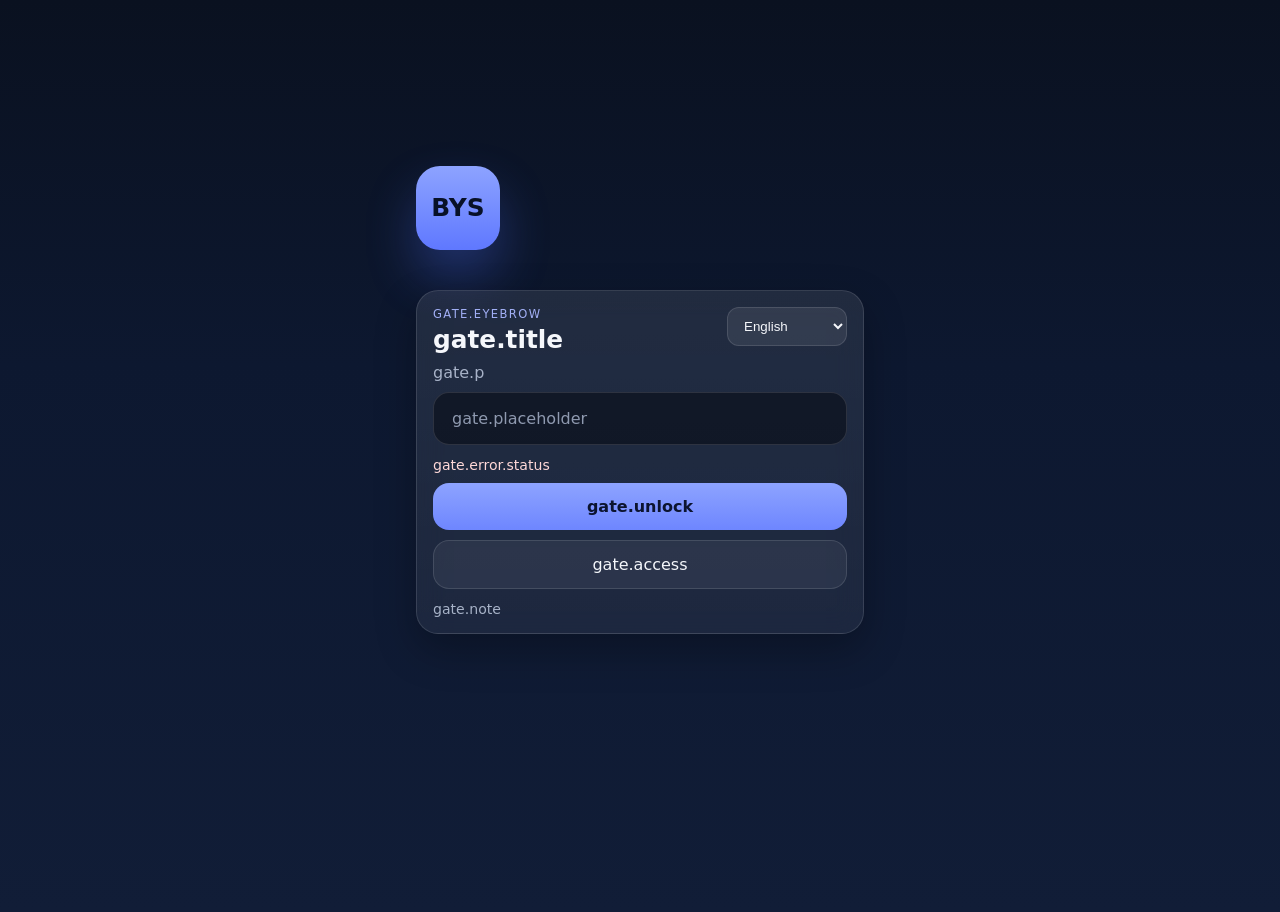
==== commit 70cb1bdb: "v7_1_clean" ====
--- a/index.html
+++ b/index.html
@@ -20,6 +20,36 @@
     </div>
   </section>
 
+  <section id="screen-gate" class="screen">
+    <div class="gate-shell">
+      <div class="logo">BYS</div>
+      <section class="card stack-sm gate-card">
+        <div class="between lang-row">
+          <div>
+            <p class="eyebrow" data-i18n="gate.eyebrow">EARLY ACCESS</p>
+            <h1 data-i18n="gate.title">Open with your access code</h1>
+          </div>
+          <div class="lang-picker compact">
+            <label for="langSelectGate" class="visually-hidden" data-i18n="lang.label">Language</label>
+            <select id="langSelectGate">
+              <option value="it">Italiano</option>
+              <option value="en">English</option>
+              <option value="es">Español</option>
+            </select>
+          </div>
+        </div>
+        <p class="muted" data-i18n="gate.p">Before You Send is currently available to early-access members. Enter your access code to continue.</p>
+        <input id="gateCodeInput" class="text-input" type="password" autocomplete="one-time-code" inputmode="text" data-i18n-placeholder="gate.placeholder" placeholder="Enter access code">
+        <div id="gateError" class="caption gate-error hidden"></div>
+        <div class="actions single-col">
+          <button class="primary" id="unlockAccessBtn" data-i18n="gate.unlock">Open app</button>
+          <button class="ghost" id="openAccessPageBtn" data-i18n="gate.access">View access options</button>
+        </div>
+        <p class="caption" data-i18n="gate.note">Access is currently managed manually for early members.</p>
+      </section>
+    </div>
+  </section>
+
   <section id="screen-onboarding-1" class="screen onboarding-slide">
     <div class="topbar">
       <div class="brand">
@@ -276,6 +306,16 @@
       </div>
     </section>
 
+    <section id="accessSessionCard" class="card stack-sm hidden">
+      <div class="switch">
+        <div>
+          <strong data-i18n="settings.access.title">Sessione di accesso</strong>
+          <p class="caption" data-i18n="settings.access.p">Blocca l'app su questo dispositivo.</p>
+        </div>
+        <button class="ghost" id="lockAccessBtn" data-i18n="settings.access.lock">Blocca</button>
+      </div>
+    </section>
+
     <section class="card stack-sm">
       <strong data-i18n="settings.about.title">Come funziona</strong>
       <p class="muted" data-i18n="settings.about.p">La usi dal telefono come una mini app. L’analisi arriva in pochi secondi.</p>
--- a/styles.css
+++ b/styles.css
@@ -55,6 +55,16 @@
   line-height: 1.45;
 }
 textarea::placeholder { color: #8f9ab0; }
+.text-input {
+  width: 100%;
+  padding: 16px 18px;
+  border-radius: var(--radius-sm);
+  border: 1px solid var(--line);
+  background: rgba(6, 10, 19, 0.55);
+  color: var(--text);
+  outline: none;
+}
+.text-input::placeholder { color: #8f9ab0; }
 input[type="file"] {
   width: 100%;
   color: var(--muted);
@@ -177,6 +187,7 @@
   gap: 10px;
 }
 .actions, .bottom-actions { grid-template-columns: 1fr 1fr; }
+.actions.single-col { grid-template-columns: 1fr; }
 .file-row { grid-template-columns: 1fr; }
 .bottom-actions .primary { justify-self: stretch; }
 .stat {
@@ -240,6 +251,20 @@
 }
 .splash h1 { margin: 8px 0; font-size: 2rem; }
 .splash p { margin: 0; color: var(--soft); max-width: 300px; }
+.gate-shell {
+  min-height: calc(100dvh - 120px);
+  display: grid;
+  align-content: center;
+  gap: 18px;
+}
+.gate-card h1 {
+  margin: 6px 0 0;
+  font-size: 1.55rem;
+  line-height: 1.08;
+}
+.gate-error {
+  color: #ffd9d9;
+}
 .progress {
   display: flex;
   gap: 8px;
